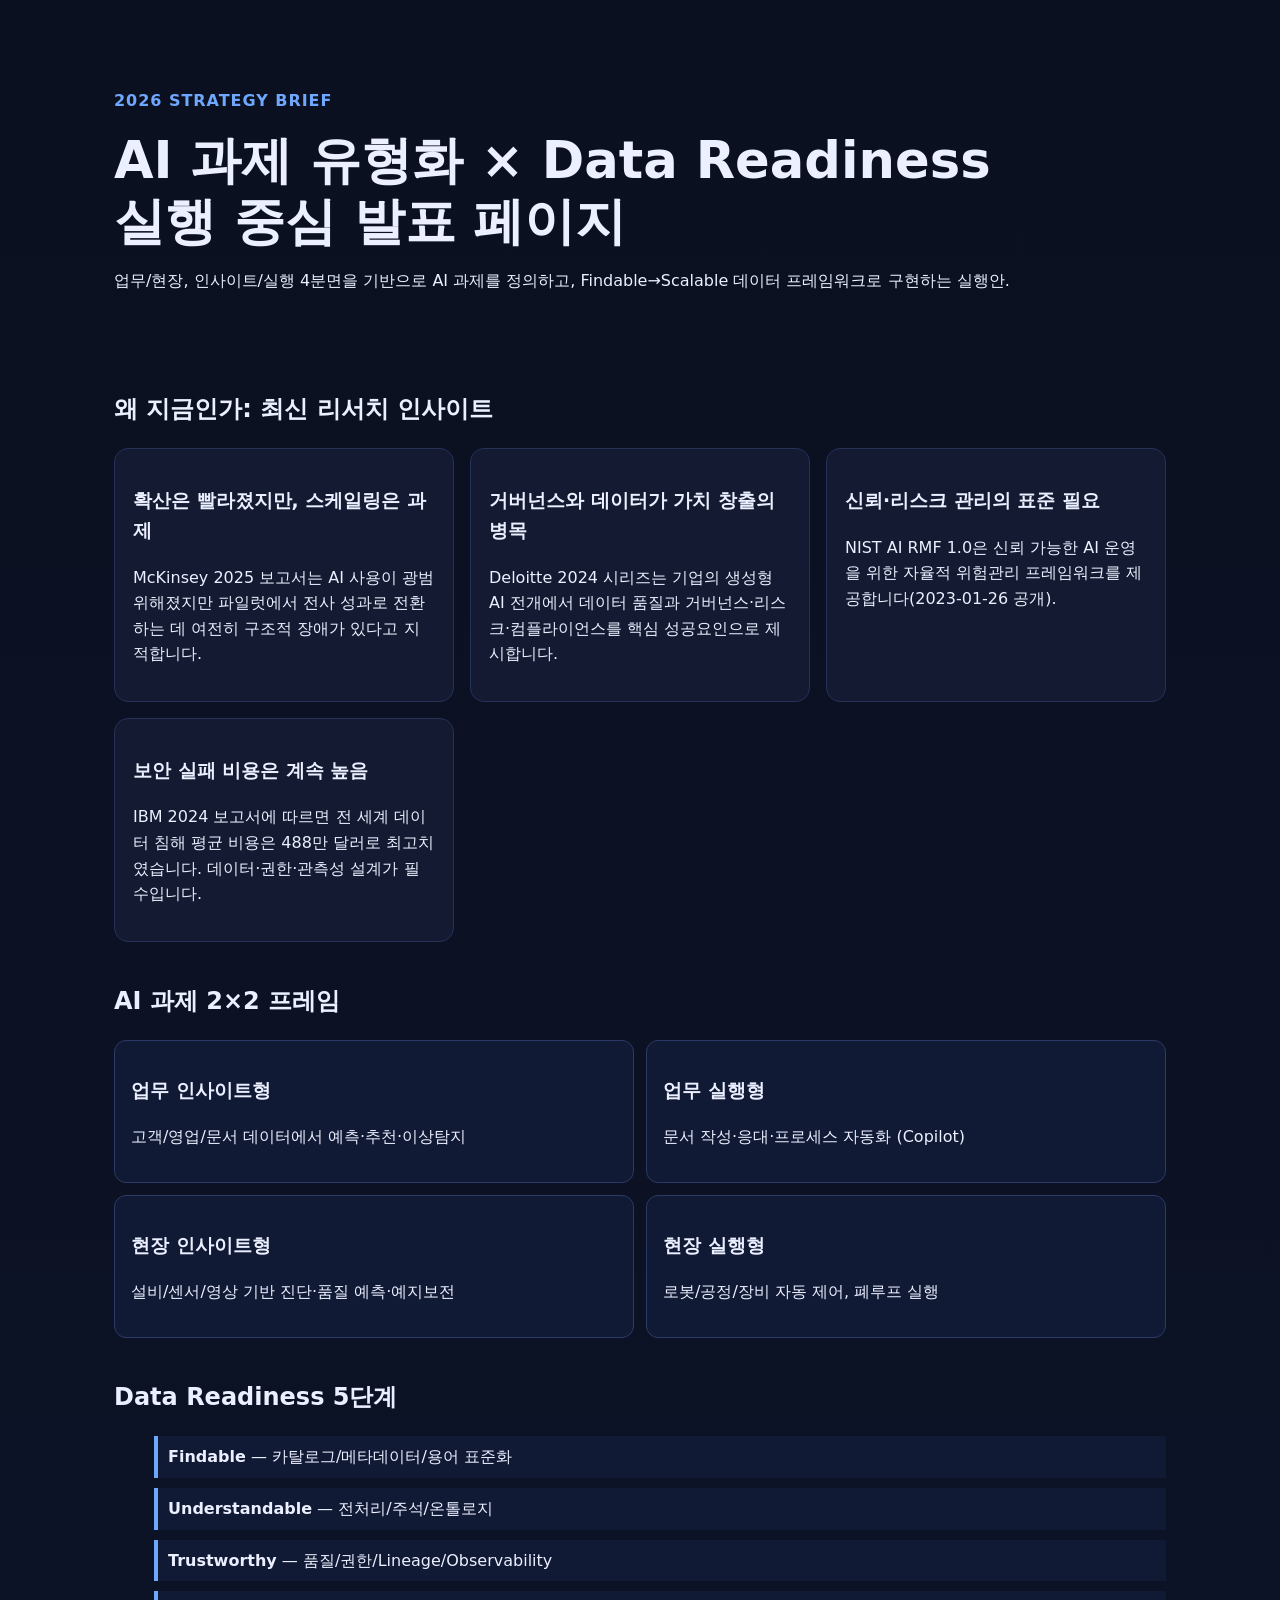
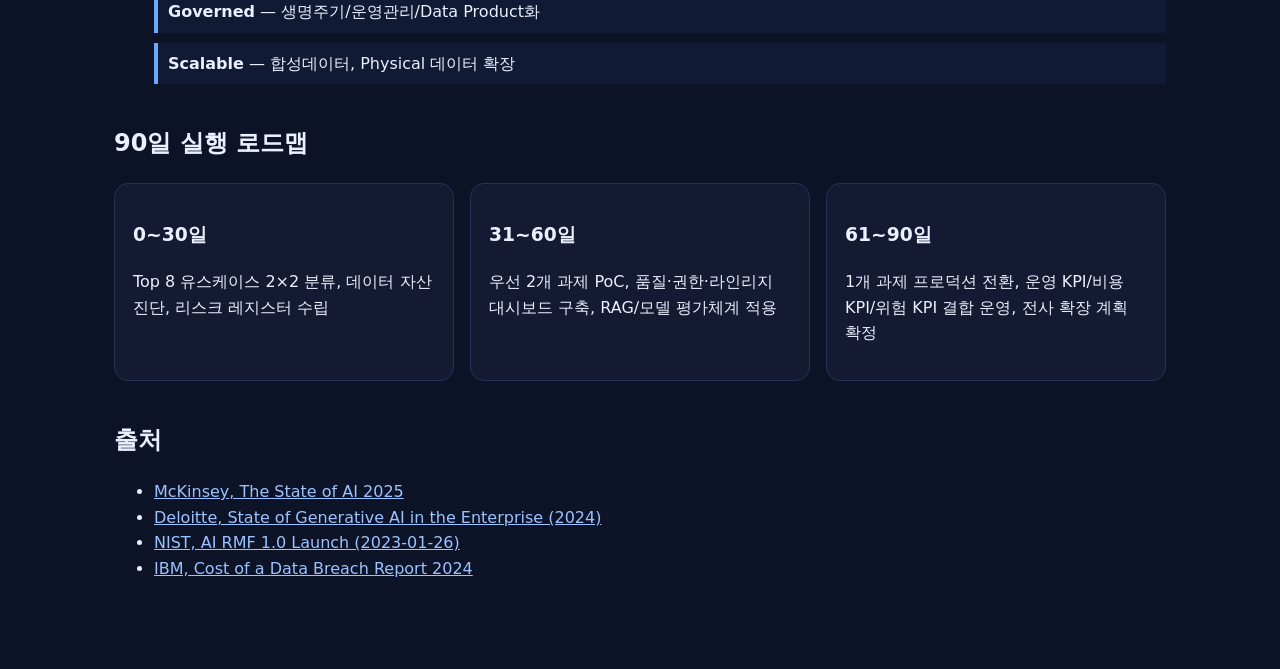
==== 01. AI Ready Data Module/presentation/index.html @ 016793b3 "vault backup: 2026-04-30 10:02:40" ====
<!doctype html>
<html lang="ko">
<head>
  <meta charset="UTF-8" />
  <meta name="viewport" content="width=device-width, initial-scale=1.0" />
  <title>AI Ready Data 전략 발표</title>
  <link rel="stylesheet" href="styles.css" />
</head>
<body>
  <header class="hero">
    <p class="eyebrow">2026 Strategy Brief</p>
    <h1>AI 과제 유형화 × Data Readiness<br/>실행 중심 발표 페이지</h1>
    <p>업무/현장, 인사이트/실행 4분면을 기반으로 AI 과제를 정의하고, Findable→Scalable 데이터 프레임워크로 구현하는 실행안.</p>
  </header>

  <main>
    <section>
      <h2>왜 지금인가: 최신 리서치 인사이트</h2>
      <div class="grid two">
        <article class="card"><h3>확산은 빨라졌지만, 스케일링은 과제</h3><p>McKinsey 2025 보고서는 AI 사용이 광범위해졌지만 파일럿에서 전사 성과로 전환하는 데 여전히 구조적 장애가 있다고 지적합니다.</p></article>
        <article class="card"><h3>거버넌스와 데이터가 가치 창출의 병목</h3><p>Deloitte 2024 시리즈는 기업의 생성형 AI 전개에서 데이터 품질과 거버넌스·리스크·컴플라이언스를 핵심 성공요인으로 제시합니다.</p></article>
        <article class="card"><h3>신뢰·리스크 관리의 표준 필요</h3><p>NIST AI RMF 1.0은 신뢰 가능한 AI 운영을 위한 자율적 위험관리 프레임워크를 제공합니다(2023-01-26 공개).</p></article>
        <article class="card"><h3>보안 실패 비용은 계속 높음</h3><p>IBM 2024 보고서에 따르면 전 세계 데이터 침해 평균 비용은 488만 달러로 최고치였습니다. 데이터·권한·관측성 설계가 필수입니다.</p></article>
      </div>
    </section>

    <section>
      <h2>AI 과제 2×2 프레임</h2>
      <div class="matrix">
        <div class="cell"><h3>업무 인사이트형</h3><p>고객/영업/문서 데이터에서 예측·추천·이상탐지</p></div>
        <div class="cell"><h3>업무 실행형</h3><p>문서 작성·응대·프로세스 자동화 (Copilot)</p></div>
        <div class="cell"><h3>현장 인사이트형</h3><p>설비/센서/영상 기반 진단·품질 예측·예지보전</p></div>
        <div class="cell"><h3>현장 실행형</h3><p>로봇/공정/장비 자동 제어, 폐루프 실행</p></div>
      </div>
    </section>

    <section>
      <h2>Data Readiness 5단계</h2>
      <ol class="timeline">
        <li><strong>Findable</strong> — 카탈로그/메타데이터/용어 표준화</li>
        <li><strong>Understandable</strong> — 전처리/주석/온톨로지</li>
        <li><strong>Trustworthy</strong> — 품질/권한/Lineage/Observability</li>
        <li><strong>Governed</strong> — 생명주기/운영관리/Data Product화</li>
        <li><strong>Scalable</strong> — 합성데이터, Physical 데이터 확장</li>
      </ol>
    </section>

    <section>
      <h2>90일 실행 로드맵</h2>
      <div class="grid three">
        <article class="card"><h3>0~30일</h3><p>Top 8 유스케이스 2×2 분류, 데이터 자산 진단, 리스크 레지스터 수립</p></article>
        <article class="card"><h3>31~60일</h3><p>우선 2개 과제 PoC, 품질·권한·라인리지 대시보드 구축, RAG/모델 평가체계 적용</p></article>
        <article class="card"><h3>61~90일</h3><p>1개 과제 프로덕션 전환, 운영 KPI/비용 KPI/위험 KPI 결합 운영, 전사 확장 계획 확정</p></article>
      </div>
    </section>

    <section>
      <h2>출처</h2>
      <ul>
        <li><a href="https://www.mckinsey.com/capabilities/quantumblack/our-insights/the-state-of-ai/" target="_blank">McKinsey, The State of AI 2025</a></li>
        <li><a href="https://www2.deloitte.com/us/en/pages/consulting/articles/state-of-generative-ai-in-enterprise.html" target="_blank">Deloitte, State of Generative AI in the Enterprise (2024)</a></li>
        <li><a href="https://www.nist.gov/news-events/events/2023/01/nist-ai-risk-management-framework-ai-rmf-10-launch" target="_blank">NIST, AI RMF 1.0 Launch (2023-01-26)</a></li>
        <li><a href="https://www.ibm.com/think/insights/whats-new-2024-cost-of-a-data-breach-report" target="_blank">IBM, Cost of a Data Breach Report 2024</a></li>
      </ul>
    </section>
  </main>
</body>
</html>
---- 01. AI Ready Data Module/presentation/styles.css ----
:root { --bg:#0b1020; --card:#131a31; --text:#ebefff; --accent:#6ea8fe; }
*{box-sizing:border-box} body{margin:0;font-family:Inter,system-ui,sans-serif;background:linear-gradient(180deg,#0b1020,#0d1428);color:var(--text);line-height:1.6}
.hero{padding:72px 24px 40px;max-width:1100px;margin:0 auto}.eyebrow{color:var(--accent);font-weight:700;letter-spacing:.06em;text-transform:uppercase}
h1{font-size:clamp(2rem,4vw,3.2rem);line-height:1.2;margin:.2rem 0 1rem}
main{max-width:1100px;margin:0 auto;padding:0 24px 72px} section{margin-top:40px}
.grid{display:grid;gap:16px}.grid.two{grid-template-columns:repeat(auto-fit,minmax(260px,1fr))}.grid.three{grid-template-columns:repeat(auto-fit,minmax(220px,1fr))}
.card{background:var(--card);border:1px solid #263158;border-radius:14px;padding:18px}
.matrix{display:grid;grid-template-columns:1fr 1fr;gap:12px}.cell{background:#111a35;border:1px solid #2b3a66;border-radius:12px;padding:16px}
.timeline li{margin:10px 0;padding:8px 10px;background:#111a35;border-left:4px solid var(--accent);list-style:none}
a{color:#9cc2ff}
@media (max-width:700px){.matrix{grid-template-columns:1fr}}
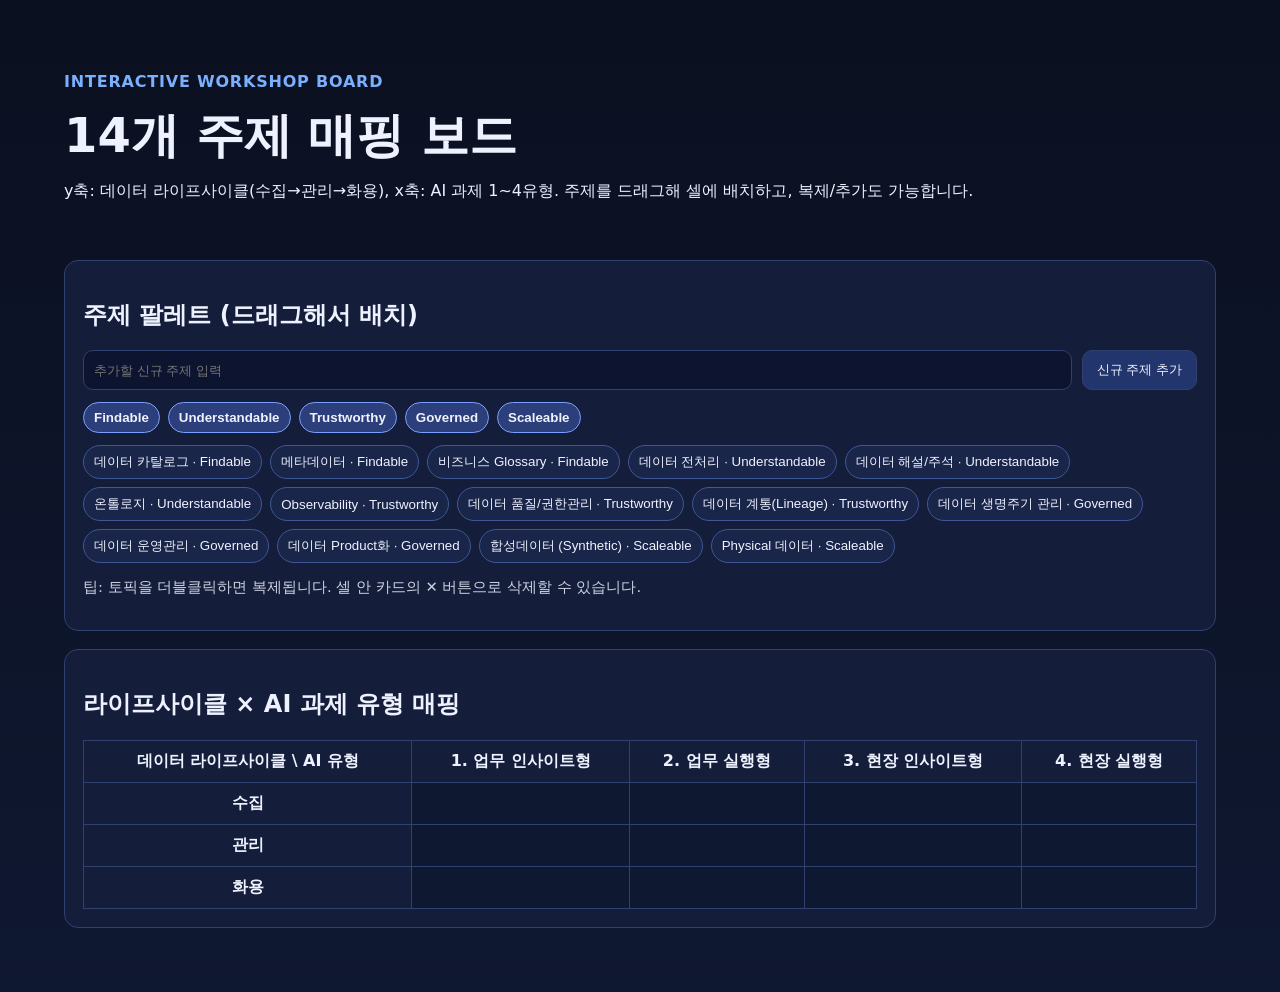
==== commit 03f65d6b: "Add Vercel-compatible mirror under configured root directory path" ====
--- a/01. AI Ready Data Module/presentation/index.html
+++ b/01. AI Ready Data Module/presentation/index.html
@@ -3,66 +3,183 @@
 <head>
   <meta charset="UTF-8" />
   <meta name="viewport" content="width=device-width, initial-scale=1.0" />
-  <title>AI Ready Data 전략 발표</title>
+  <title>AI 과제 유형화 × 데이터 라이프사이클 매핑 보드</title>
   <link rel="stylesheet" href="styles.css" />
 </head>
 <body>
   <header class="hero">
-    <p class="eyebrow">2026 Strategy Brief</p>
-    <h1>AI 과제 유형화 × Data Readiness<br/>실행 중심 발표 페이지</h1>
-    <p>업무/현장, 인사이트/실행 4분면을 기반으로 AI 과제를 정의하고, Findable→Scalable 데이터 프레임워크로 구현하는 실행안.</p>
+    <p class="eyebrow">Interactive Workshop Board</p>
+    <h1>14개 주제 매핑 보드</h1>
+    <p>y축: 데이터 라이프사이클(수집→관리→화용), x축: AI 과제 1~4유형. 주제를 드래그해 셀에 배치하고, 복제/추가도 가능합니다.</p>
   </header>
 
   <main>
-    <section>
-      <h2>왜 지금인가: 최신 리서치 인사이트</h2>
-      <div class="grid two">
-        <article class="card"><h3>확산은 빨라졌지만, 스케일링은 과제</h3><p>McKinsey 2025 보고서는 AI 사용이 광범위해졌지만 파일럿에서 전사 성과로 전환하는 데 여전히 구조적 장애가 있다고 지적합니다.</p></article>
-        <article class="card"><h3>거버넌스와 데이터가 가치 창출의 병목</h3><p>Deloitte 2024 시리즈는 기업의 생성형 AI 전개에서 데이터 품질과 거버넌스·리스크·컴플라이언스를 핵심 성공요인으로 제시합니다.</p></article>
-        <article class="card"><h3>신뢰·리스크 관리의 표준 필요</h3><p>NIST AI RMF 1.0은 신뢰 가능한 AI 운영을 위한 자율적 위험관리 프레임워크를 제공합니다(2023-01-26 공개).</p></article>
-        <article class="card"><h3>보안 실패 비용은 계속 높음</h3><p>IBM 2024 보고서에 따르면 전 세계 데이터 침해 평균 비용은 488만 달러로 최고치였습니다. 데이터·권한·관측성 설계가 필수입니다.</p></article>
+    <section class="panel">
+      <h2>주제 팔레트 (드래그해서 배치)</h2>
+      <div class="toolbar">
+        <input id="newTopicInput" type="text" placeholder="추가할 신규 주제 입력" />
+        <button id="addTopicBtn" type="button">신규 주제 추가</button>
+      </div>
+      <div id="categoryPalette" class="category-palette"></div>
+      <div id="topicPalette" class="topic-palette"></div>
+      <p class="hint">팁: 토픽을 더블클릭하면 복제됩니다. 셀 안 카드의 ✕ 버튼으로 삭제할 수 있습니다.</p>
+    </section>
+
+    <section class="panel">
+      <h2>라이프사이클 × AI 과제 유형 매핑</h2>
+      <div class="matrix-wrap">
+        <table class="mapping-table">
+          <thead>
+            <tr>
+              <th>데이터 라이프사이클 \ AI 유형</th>
+              <th>1. 업무 인사이트형</th>
+              <th>2. 업무 실행형</th>
+              <th>3. 현장 인사이트형</th>
+              <th>4. 현장 실행형</th>
+            </tr>
+          </thead>
+          <tbody>
+            <tr>
+              <th>수집</th>
+              <td class="dropzone" data-zone="collect-1"></td>
+              <td class="dropzone" data-zone="collect-2"></td>
+              <td class="dropzone" data-zone="collect-3"></td>
+              <td class="dropzone" data-zone="collect-4"></td>
+            </tr>
+            <tr>
+              <th>관리</th>
+              <td class="dropzone" data-zone="manage-1"></td>
+              <td class="dropzone" data-zone="manage-2"></td>
+              <td class="dropzone" data-zone="manage-3"></td>
+              <td class="dropzone" data-zone="manage-4"></td>
+            </tr>
+            <tr>
+              <th>화용</th>
+              <td class="dropzone" data-zone="apply-1"></td>
+              <td class="dropzone" data-zone="apply-2"></td>
+              <td class="dropzone" data-zone="apply-3"></td>
+              <td class="dropzone" data-zone="apply-4"></td>
+            </tr>
+          </tbody>
+        </table>
       </div>
     </section>
+  </main>
 
-    <section>
-      <h2>AI 과제 2×2 프레임</h2>
-      <div class="matrix">
-        <div class="cell"><h3>업무 인사이트형</h3><p>고객/영업/문서 데이터에서 예측·추천·이상탐지</p></div>
-        <div class="cell"><h3>업무 실행형</h3><p>문서 작성·응대·프로세스 자동화 (Copilot)</p></div>
-        <div class="cell"><h3>현장 인사이트형</h3><p>설비/센서/영상 기반 진단·품질 예측·예지보전</p></div>
-        <div class="cell"><h3>현장 실행형</h3><p>로봇/공정/장비 자동 제어, 폐루프 실행</p></div>
-      </div>
-    </section>
+<script>
+const frameworkTopics = [
+  { category:'Findable', label:'데이터 카탈로그' },
+  { category:'Findable', label:'메타데이터' },
+  { category:'Findable', label:'비즈니스 Glossary' },
+  { category:'Understandable', label:'데이터 전처리' },
+  { category:'Understandable', label:'데이터 해설/주석' },
+  { category:'Understandable', label:'온톨로지' },
+  { category:'Trustworthy', label:'Observability' },
+  { category:'Trustworthy', label:'데이터 품질/권한관리' },
+  { category:'Trustworthy', label:'데이터 계통(Lineage)' },
+  { category:'Governed', label:'데이터 생명주기 관리' },
+  { category:'Governed', label:'데이터 운영관리' },
+  { category:'Governed', label:'데이터 Product화' },
+  { category:'Scaleable', label:'합성데이터 (Synthetic)' },
+  { category:'Scaleable', label:'Physical 데이터' }
+];
 
-    <section>
-      <h2>Data Readiness 5단계</h2>
-      <ol class="timeline">
-        <li><strong>Findable</strong> — 카탈로그/메타데이터/용어 표준화</li>
-        <li><strong>Understandable</strong> — 전처리/주석/온톨로지</li>
-        <li><strong>Trustworthy</strong> — 품질/권한/Lineage/Observability</li>
-        <li><strong>Governed</strong> — 생명주기/운영관리/Data Product화</li>
-        <li><strong>Scalable</strong> — 합성데이터, Physical 데이터 확장</li>
-      </ol>
-    </section>
+const frameworkCategories = ['Findable','Understandable','Trustworthy','Governed','Scaleable'];
 
-    <section>
-      <h2>90일 실행 로드맵</h2>
-      <div class="grid three">
-        <article class="card"><h3>0~30일</h3><p>Top 8 유스케이스 2×2 분류, 데이터 자산 진단, 리스크 레지스터 수립</p></article>
-        <article class="card"><h3>31~60일</h3><p>우선 2개 과제 PoC, 품질·권한·라인리지 대시보드 구축, RAG/모델 평가체계 적용</p></article>
-        <article class="card"><h3>61~90일</h3><p>1개 과제 프로덕션 전환, 운영 KPI/비용 KPI/위험 KPI 결합 운영, 전사 확장 계획 확정</p></article>
-      </div>
-    </section>
+const categoryPalette = document.getElementById('categoryPalette');
+const topicPalette = document.getElementById('topicPalette');
+const addTopicBtn = document.getElementById('addTopicBtn');
+const newTopicInput = document.getElementById('newTopicInput');
 
-    <section>
-      <h2>출처</h2>
-      <ul>
-        <li><a href="https://www.mckinsey.com/capabilities/quantumblack/our-insights/the-state-of-ai/" target="_blank">McKinsey, The State of AI 2025</a></li>
-        <li><a href="https://www2.deloitte.com/us/en/pages/consulting/articles/state-of-generative-ai-in-enterprise.html" target="_blank">Deloitte, State of Generative AI in the Enterprise (2024)</a></li>
-        <li><a href="https://www.nist.gov/news-events/events/2023/01/nist-ai-risk-management-framework-ai-rmf-10-launch" target="_blank">NIST, AI RMF 1.0 Launch (2023-01-26)</a></li>
-        <li><a href="https://www.ibm.com/think/insights/whats-new-2024-cost-of-a-data-breach-report" target="_blank">IBM, Cost of a Data Breach Report 2024</a></li>
-      </ul>
-    </section>
-  </main>
+function createTopicChip(label, category){
+  const chip = document.createElement('button');
+  chip.className = 'topic-chip';
+  chip.type = 'button';
+  chip.draggable = true;
+  chip.dataset.label = label;
+  chip.dataset.category = category || '';
+  chip.textContent = category ? `${label} · ${category}` : label;
+
+  chip.addEventListener('dragstart', (e) => {
+    const payload = category ? `[${category}] ${label}` : label;
+    e.dataTransfer.setData('text/plain', payload);
+    e.dataTransfer.effectAllowed = 'copy';
+  });
+
+  chip.addEventListener('dblclick', () => {
+    topicPalette.appendChild(createTopicChip(label, category));
+  });
+
+  return chip;
+}
+
+function createPlacedCard(label){
+  const card = document.createElement('div');
+  card.className = 'placed-card';
+
+  const text = document.createElement('span');
+  text.textContent = label;
+
+  const removeBtn = document.createElement('button');
+  removeBtn.type = 'button';
+  removeBtn.className = 'remove-btn';
+  removeBtn.textContent = '✕';
+  removeBtn.addEventListener('click', () => card.remove());
+
+  card.appendChild(text);
+  card.appendChild(removeBtn);
+  return card;
+}
+
+function createCategoryChip(category){
+  const chip = document.createElement('button');
+  chip.className = 'category-chip';
+  chip.type = 'button';
+  chip.draggable = true;
+  chip.textContent = category;
+  chip.addEventListener('dragstart', (e) => {
+    e.dataTransfer.setData('text/plain', `[대주제] ${category}`);
+    e.dataTransfer.effectAllowed = 'copy';
+  });
+  chip.addEventListener('dblclick', () => categoryPalette.appendChild(createCategoryChip(category)));
+  return chip;
+}
+
+function initPalette(){
+  frameworkCategories.forEach(c => categoryPalette.appendChild(createCategoryChip(c)));
+  frameworkTopics.forEach(t => topicPalette.appendChild(createTopicChip(t.label, t.category)));
+}
+
+addTopicBtn.addEventListener('click', () => {
+  const value = newTopicInput.value.trim();
+  if(!value) return;
+  topicPalette.appendChild(createTopicChip(value, 'Custom'));
+  newTopicInput.value = '';
+  newTopicInput.focus();
+});
+
+newTopicInput.addEventListener('keydown', (e) => {
+  if(e.key === 'Enter') addTopicBtn.click();
+});
+
+document.querySelectorAll('.dropzone').forEach((zone) => {
+  zone.addEventListener('dragover', (e) => {
+    e.preventDefault();
+    zone.classList.add('is-over');
+  });
+
+  zone.addEventListener('dragleave', () => zone.classList.remove('is-over'));
+
+  zone.addEventListener('drop', (e) => {
+    e.preventDefault();
+    zone.classList.remove('is-over');
+    const label = e.dataTransfer.getData('text/plain');
+    if(!label) return;
+    zone.appendChild(createPlacedCard(label));
+  });
+});
+
+initPalette();
+</script>
 </body>
 </html>
--- a/01. AI Ready Data Module/presentation/styles.css
+++ b/01. AI Ready Data Module/presentation/styles.css
@@ -1,11 +1,14 @@
-:root { --bg:#0b1020; --card:#131a31; --text:#ebefff; --accent:#6ea8fe; }
-*{box-sizing:border-box} body{margin:0;font-family:Inter,system-ui,sans-serif;background:linear-gradient(180deg,#0b1020,#0d1428);color:var(--text);line-height:1.6}
-.hero{padding:72px 24px 40px;max-width:1100px;margin:0 auto}.eyebrow{color:var(--accent);font-weight:700;letter-spacing:.06em;text-transform:uppercase}
-h1{font-size:clamp(2rem,4vw,3.2rem);line-height:1.2;margin:.2rem 0 1rem}
-main{max-width:1100px;margin:0 auto;padding:0 24px 72px} section{margin-top:40px}
-.grid{display:grid;gap:16px}.grid.two{grid-template-columns:repeat(auto-fit,minmax(260px,1fr))}.grid.three{grid-template-columns:repeat(auto-fit,minmax(220px,1fr))}
-.card{background:var(--card);border:1px solid #263158;border-radius:14px;padding:18px}
-.matrix{display:grid;grid-template-columns:1fr 1fr;gap:12px}.cell{background:#111a35;border:1px solid #2b3a66;border-radius:12px;padding:16px}
-.timeline li{margin:10px 0;padding:8px 10px;background:#111a35;border-left:4px solid var(--accent);list-style:none}
-a{color:#9cc2ff}
-@media (max-width:700px){.matrix{grid-template-columns:1fr}}
+:root{--bg:#0b1020;--card:#141d3a;--text:#eef2ff;--accent:#7bb0ff;--line:#30406f;--chip:#1a254a}
+*{box-sizing:border-box}
+body{margin:0;font-family:Inter,system-ui,sans-serif;background:linear-gradient(180deg,#0b1020,#0f1831);color:var(--text)}
+.hero{max-width:1200px;margin:0 auto;padding:56px 24px 24px}.eyebrow{color:var(--accent);font-weight:700;letter-spacing:.05em;text-transform:uppercase}
+h1{margin:.2rem 0 1rem;font-size:clamp(2rem,4vw,3rem);line-height:1.2}
+main{max-width:1200px;margin:0 auto;padding:0 24px 64px}.panel{background:var(--card);border:1px solid var(--line);border-radius:14px;padding:18px;margin-top:18px}
+.toolbar{display:flex;gap:10px;flex-wrap:wrap} input{min-width:260px;flex:1;padding:10px;border-radius:10px;border:1px solid var(--line);background:#0d1430;color:var(--text)} button{cursor:pointer}
+#addTopicBtn{padding:10px 14px;border-radius:10px;border:1px solid var(--line);background:#22366d;color:var(--text)}
+.category-palette,.topic-palette{display:flex;flex-wrap:wrap;gap:8px;margin-top:12px}.category-chip{padding:7px 10px;border-radius:999px;border:1px solid #7aa0ff;background:#2c3f7a;color:var(--text);font-weight:700}.topic-chip{padding:7px 10px;border-radius:999px;border:1px solid #3f5797;background:var(--chip);color:var(--text)}.hint{opacity:.85;font-size:.92rem}
+.matrix-wrap{overflow:auto}.mapping-table{width:100%;border-collapse:collapse;min-width:980px}.mapping-table th,.mapping-table td{border:1px solid var(--line);vertical-align:top;padding:10px}
+.dropzone{min-height:130px;background:#0f1831}.dropzone.is-over{outline:2px dashed var(--accent);outline-offset:-4px}
+.placed-card{display:flex;justify-content:space-between;align-items:center;gap:8px;background:#1a254a;border:1px solid #3f5797;border-radius:10px;padding:6px 8px;margin-bottom:6px;font-size:.92rem}
+.remove-btn{border:none;background:transparent;color:#ffb3b3;font-size:.95rem}
+@media (max-width:720px){main,.hero{padding-left:14px;padding-right:14px}}
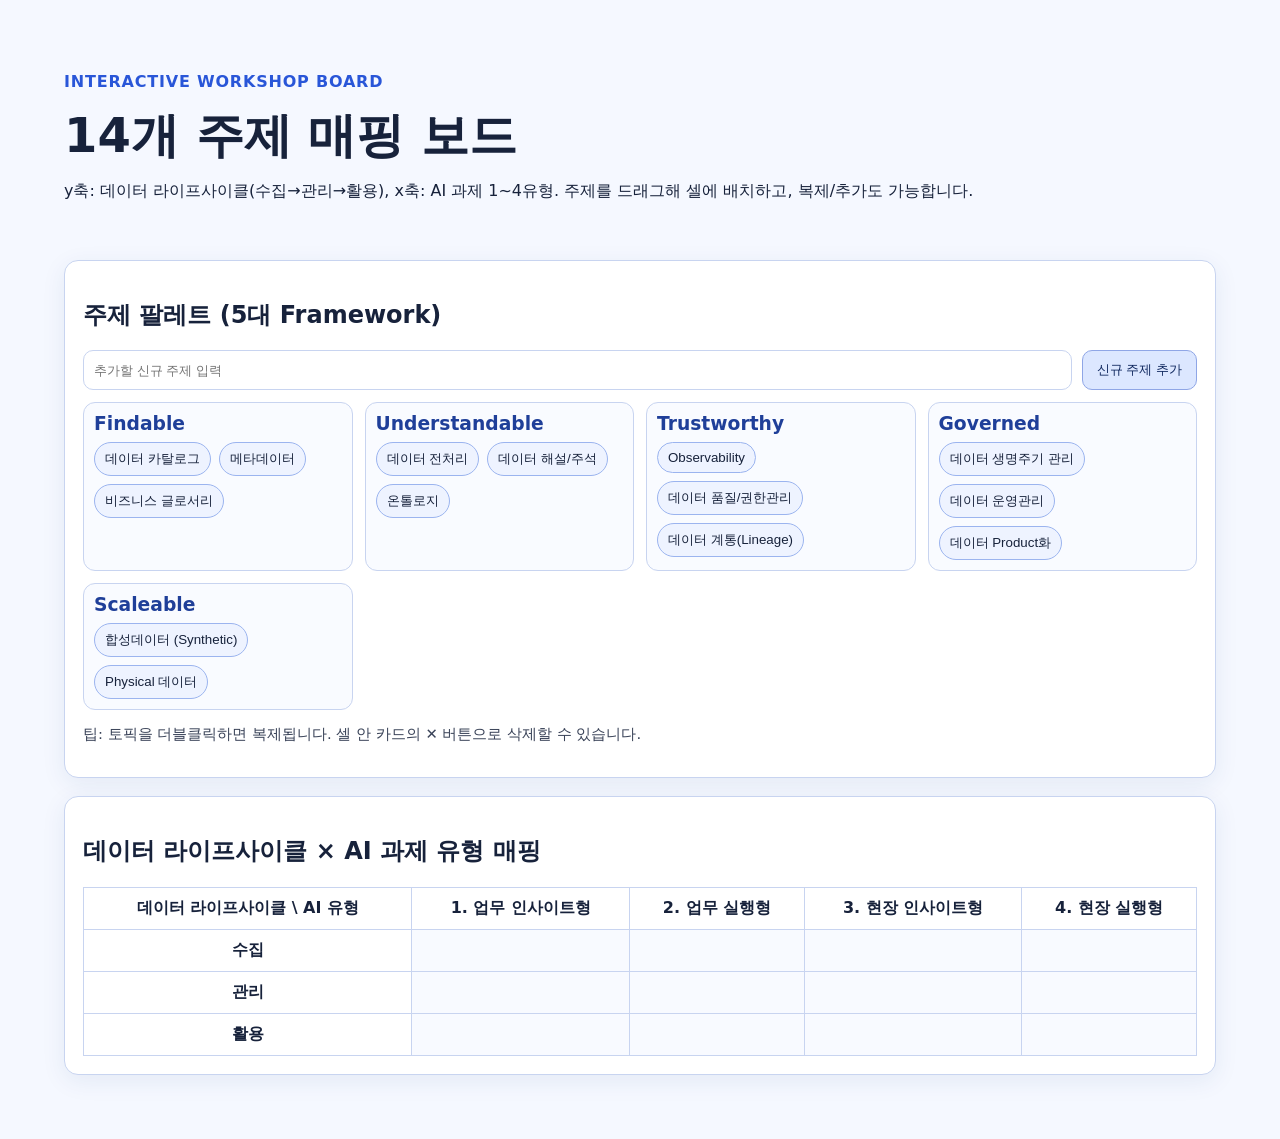
==== commit f0b137fc: "Switch board to light mode and group topics inside 5 framework boxes" ====
--- a/01. AI Ready Data Module/presentation/index.html
+++ b/01. AI Ready Data Module/presentation/index.html
@@ -10,23 +10,22 @@
   <header class="hero">
     <p class="eyebrow">Interactive Workshop Board</p>
     <h1>14개 주제 매핑 보드</h1>
-    <p>y축: 데이터 라이프사이클(수집→관리→화용), x축: AI 과제 1~4유형. 주제를 드래그해 셀에 배치하고, 복제/추가도 가능합니다.</p>
+    <p>y축: 데이터 라이프사이클(수집→관리→활용), x축: AI 과제 1~4유형. 주제를 드래그해 셀에 배치하고, 복제/추가도 가능합니다.</p>
   </header>
 
   <main>
     <section class="panel">
-      <h2>주제 팔레트 (드래그해서 배치)</h2>
+      <h2>주제 팔레트 (5대 Framework)</h2>
       <div class="toolbar">
         <input id="newTopicInput" type="text" placeholder="추가할 신규 주제 입력" />
         <button id="addTopicBtn" type="button">신규 주제 추가</button>
       </div>
-      <div id="categoryPalette" class="category-palette"></div>
-      <div id="topicPalette" class="topic-palette"></div>
+      <div id="frameworkGroups" class="framework-groups"></div>
       <p class="hint">팁: 토픽을 더블클릭하면 복제됩니다. 셀 안 카드의 ✕ 버튼으로 삭제할 수 있습니다.</p>
     </section>
 
     <section class="panel">
-      <h2>라이프사이클 × AI 과제 유형 매핑</h2>
+      <h2>데이터 라이프사이클 × AI 과제 유형 매핑</h2>
       <div class="matrix-wrap">
         <table class="mapping-table">
           <thead>
@@ -41,24 +40,15 @@
           <tbody>
             <tr>
               <th>수집</th>
-              <td class="dropzone" data-zone="collect-1"></td>
-              <td class="dropzone" data-zone="collect-2"></td>
-              <td class="dropzone" data-zone="collect-3"></td>
-              <td class="dropzone" data-zone="collect-4"></td>
+              <td class="dropzone"></td><td class="dropzone"></td><td class="dropzone"></td><td class="dropzone"></td>
             </tr>
             <tr>
               <th>관리</th>
-              <td class="dropzone" data-zone="manage-1"></td>
-              <td class="dropzone" data-zone="manage-2"></td>
-              <td class="dropzone" data-zone="manage-3"></td>
-              <td class="dropzone" data-zone="manage-4"></td>
+              <td class="dropzone"></td><td class="dropzone"></td><td class="dropzone"></td><td class="dropzone"></td>
             </tr>
             <tr>
-              <th>화용</th>
-              <td class="dropzone" data-zone="apply-1"></td>
-              <td class="dropzone" data-zone="apply-2"></td>
-              <td class="dropzone" data-zone="apply-3"></td>
-              <td class="dropzone" data-zone="apply-4"></td>
+              <th>활용</th>
+              <td class="dropzone"></td><td class="dropzone"></td><td class="dropzone"></td><td class="dropzone"></td>
             </tr>
           </tbody>
         </table>
@@ -67,119 +57,91 @@
   </main>
 
 <script>
-const frameworkTopics = [
-  { category:'Findable', label:'데이터 카탈로그' },
-  { category:'Findable', label:'메타데이터' },
-  { category:'Findable', label:'비즈니스 Glossary' },
-  { category:'Understandable', label:'데이터 전처리' },
-  { category:'Understandable', label:'데이터 해설/주석' },
-  { category:'Understandable', label:'온톨로지' },
-  { category:'Trustworthy', label:'Observability' },
-  { category:'Trustworthy', label:'데이터 품질/권한관리' },
-  { category:'Trustworthy', label:'데이터 계통(Lineage)' },
-  { category:'Governed', label:'데이터 생명주기 관리' },
-  { category:'Governed', label:'데이터 운영관리' },
-  { category:'Governed', label:'데이터 Product화' },
-  { category:'Scaleable', label:'합성데이터 (Synthetic)' },
-  { category:'Scaleable', label:'Physical 데이터' }
-];
+const frameworkMap = {
+  Findable: ['데이터 카탈로그','메타데이터','비즈니스 글로서리'],
+  Understandable: ['데이터 전처리','데이터 해설/주석','온톨로지'],
+  Trustworthy: ['Observability','데이터 품질/권한관리','데이터 계통(Lineage)'],
+  Governed: ['데이터 생명주기 관리','데이터 운영관리','데이터 Product화'],
+  Scaleable: ['합성데이터 (Synthetic)','Physical 데이터']
+};
 
-const frameworkCategories = ['Findable','Understandable','Trustworthy','Governed','Scaleable'];
-
-const categoryPalette = document.getElementById('categoryPalette');
-const topicPalette = document.getElementById('topicPalette');
+const frameworkGroups = document.getElementById('frameworkGroups');
 const addTopicBtn = document.getElementById('addTopicBtn');
 const newTopicInput = document.getElementById('newTopicInput');
 
-function createTopicChip(label, category){
+function createTopicChip(label, category='Custom') {
   const chip = document.createElement('button');
   chip.className = 'topic-chip';
   chip.type = 'button';
   chip.draggable = true;
-  chip.dataset.label = label;
-  chip.dataset.category = category || '';
-  chip.textContent = category ? `${label} · ${category}` : label;
-
+  chip.textContent = label;
   chip.addEventListener('dragstart', (e) => {
-    const payload = category ? `[${category}] ${label}` : label;
-    e.dataTransfer.setData('text/plain', payload);
+    e.dataTransfer.setData('text/plain', `[${category}] ${label}`);
     e.dataTransfer.effectAllowed = 'copy';
   });
-
   chip.addEventListener('dblclick', () => {
-    topicPalette.appendChild(createTopicChip(label, category));
+    const clone = createTopicChip(label, category);
+    const group = chip.closest('.framework-box')?.querySelector('.topic-list');
+    (group || frameworkGroups).appendChild(clone);
   });
-
   return chip;
 }
 
-function createPlacedCard(label){
+function createFrameworkBox(name, topics){
+  const box = document.createElement('article');
+  box.className = 'framework-box';
+
+  const title = document.createElement('h3');
+  title.textContent = name;
+
+  const list = document.createElement('div');
+  list.className = 'topic-list';
+  topics.forEach(t => list.appendChild(createTopicChip(t, name)));
+
+  box.appendChild(title);
+  box.appendChild(list);
+  return box;
+}
+
+function createPlacedCard(text){
   const card = document.createElement('div');
   card.className = 'placed-card';
-
-  const text = document.createElement('span');
-  text.textContent = label;
-
-  const removeBtn = document.createElement('button');
-  removeBtn.type = 'button';
-  removeBtn.className = 'remove-btn';
-  removeBtn.textContent = '✕';
-  removeBtn.addEventListener('click', () => card.remove());
-
-  card.appendChild(text);
-  card.appendChild(removeBtn);
+  const span = document.createElement('span'); span.textContent = text;
+  const btn = document.createElement('button'); btn.className='remove-btn'; btn.type='button'; btn.textContent='✕';
+  btn.addEventListener('click', () => card.remove());
+  card.appendChild(span); card.appendChild(btn);
   return card;
 }
 
-function createCategoryChip(category){
-  const chip = document.createElement('button');
-  chip.className = 'category-chip';
-  chip.type = 'button';
-  chip.draggable = true;
-  chip.textContent = category;
-  chip.addEventListener('dragstart', (e) => {
-    e.dataTransfer.setData('text/plain', `[대주제] ${category}`);
-    e.dataTransfer.effectAllowed = 'copy';
-  });
-  chip.addEventListener('dblclick', () => categoryPalette.appendChild(createCategoryChip(category)));
-  return chip;
-}
-
-function initPalette(){
-  frameworkCategories.forEach(c => categoryPalette.appendChild(createCategoryChip(c)));
-  frameworkTopics.forEach(t => topicPalette.appendChild(createTopicChip(t.label, t.category)));
-}
+Object.entries(frameworkMap).forEach(([name, topics]) => {
+  frameworkGroups.appendChild(createFrameworkBox(name, topics));
+});
 
 addTopicBtn.addEventListener('click', () => {
   const value = newTopicInput.value.trim();
-  if(!value) return;
-  topicPalette.appendChild(createTopicChip(value, 'Custom'));
+  if (!value) return;
+  const customBox = frameworkGroups.querySelector('[data-custom]') || (() => {
+    const box = createFrameworkBox('Custom', []);
+    box.dataset.custom = 'true';
+    frameworkGroups.appendChild(box);
+    return box;
+  })();
+  customBox.querySelector('.topic-list').appendChild(createTopicChip(value, 'Custom'));
   newTopicInput.value = '';
-  newTopicInput.focus();
 });
 
-newTopicInput.addEventListener('keydown', (e) => {
-  if(e.key === 'Enter') addTopicBtn.click();
-});
+newTopicInput.addEventListener('keydown', (e) => { if (e.key === 'Enter') addTopicBtn.click(); });
 
-document.querySelectorAll('.dropzone').forEach((zone) => {
-  zone.addEventListener('dragover', (e) => {
-    e.preventDefault();
-    zone.classList.add('is-over');
-  });
-
+document.querySelectorAll('.dropzone').forEach(zone => {
+  zone.addEventListener('dragover', (e) => { e.preventDefault(); zone.classList.add('is-over'); });
   zone.addEventListener('dragleave', () => zone.classList.remove('is-over'));
-
   zone.addEventListener('drop', (e) => {
     e.preventDefault();
     zone.classList.remove('is-over');
-    const label = e.dataTransfer.getData('text/plain');
-    if(!label) return;
-    zone.appendChild(createPlacedCard(label));
+    const txt = e.dataTransfer.getData('text/plain');
+    if (txt) zone.appendChild(createPlacedCard(txt));
   });
 });
-
-initPalette();
 </script>
 </body>
 </html>
--- a/01. AI Ready Data Module/presentation/styles.css
+++ b/01. AI Ready Data Module/presentation/styles.css
@@ -1,14 +1,15 @@
-:root{--bg:#0b1020;--card:#141d3a;--text:#eef2ff;--accent:#7bb0ff;--line:#30406f;--chip:#1a254a}
+:root{--bg:#f5f8ff;--card:#ffffff;--text:#17223b;--accent:#2956d8;--line:#c8d4f0;--chip:#eef3ff}
 *{box-sizing:border-box}
-body{margin:0;font-family:Inter,system-ui,sans-serif;background:linear-gradient(180deg,#0b1020,#0f1831);color:var(--text)}
+body{margin:0;font-family:Inter,system-ui,sans-serif;background:var(--bg);color:var(--text)}
 .hero{max-width:1200px;margin:0 auto;padding:56px 24px 24px}.eyebrow{color:var(--accent);font-weight:700;letter-spacing:.05em;text-transform:uppercase}
 h1{margin:.2rem 0 1rem;font-size:clamp(2rem,4vw,3rem);line-height:1.2}
-main{max-width:1200px;margin:0 auto;padding:0 24px 64px}.panel{background:var(--card);border:1px solid var(--line);border-radius:14px;padding:18px;margin-top:18px}
-.toolbar{display:flex;gap:10px;flex-wrap:wrap} input{min-width:260px;flex:1;padding:10px;border-radius:10px;border:1px solid var(--line);background:#0d1430;color:var(--text)} button{cursor:pointer}
-#addTopicBtn{padding:10px 14px;border-radius:10px;border:1px solid var(--line);background:#22366d;color:var(--text)}
-.category-palette,.topic-palette{display:flex;flex-wrap:wrap;gap:8px;margin-top:12px}.category-chip{padding:7px 10px;border-radius:999px;border:1px solid #7aa0ff;background:#2c3f7a;color:var(--text);font-weight:700}.topic-chip{padding:7px 10px;border-radius:999px;border:1px solid #3f5797;background:var(--chip);color:var(--text)}.hint{opacity:.85;font-size:.92rem}
-.matrix-wrap{overflow:auto}.mapping-table{width:100%;border-collapse:collapse;min-width:980px}.mapping-table th,.mapping-table td{border:1px solid var(--line);vertical-align:top;padding:10px}
-.dropzone{min-height:130px;background:#0f1831}.dropzone.is-over{outline:2px dashed var(--accent);outline-offset:-4px}
-.placed-card{display:flex;justify-content:space-between;align-items:center;gap:8px;background:#1a254a;border:1px solid #3f5797;border-radius:10px;padding:6px 8px;margin-bottom:6px;font-size:.92rem}
-.remove-btn{border:none;background:transparent;color:#ffb3b3;font-size:.95rem}
+main{max-width:1200px;margin:0 auto;padding:0 24px 64px}.panel{background:var(--card);border:1px solid var(--line);border-radius:14px;padding:18px;margin-top:18px;box-shadow:0 6px 24px rgba(30,60,130,.08)}
+.toolbar{display:flex;gap:10px;flex-wrap:wrap} input{min-width:260px;flex:1;padding:10px;border-radius:10px;border:1px solid var(--line);background:#fff;color:var(--text)} button{cursor:pointer}
+#addTopicBtn{padding:10px 14px;border-radius:10px;border:1px solid #8fa6e6;background:#dce7ff;color:#10285f}
+.framework-groups{display:grid;grid-template-columns:repeat(auto-fit,minmax(220px,1fr));gap:12px;margin-top:12px}.framework-box{border:1px solid var(--line);border-radius:12px;background:#f9fbff;padding:10px}.framework-box h3{margin:0 0 8px;color:#1f3f99}
+.topic-list{display:flex;flex-wrap:wrap;gap:8px}.topic-chip{padding:7px 10px;border-radius:999px;border:1px solid #9bb4ef;background:var(--chip);color:var(--text)}.hint{opacity:.85;font-size:.92rem}
+.matrix-wrap{overflow:auto}.mapping-table{width:100%;border-collapse:collapse;min-width:980px;background:#fff}.mapping-table th,.mapping-table td{border:1px solid var(--line);vertical-align:top;padding:10px}
+.dropzone{min-height:130px;background:#f8faff}.dropzone.is-over{outline:2px dashed var(--accent);outline-offset:-4px}
+.placed-card{display:flex;justify-content:space-between;align-items:center;gap:8px;background:#edf3ff;border:1px solid #b7c9f3;border-radius:10px;padding:6px 8px;margin-bottom:6px;font-size:.92rem}
+.remove-btn{border:none;background:transparent;color:#9e1f1f;font-size:.95rem}
 @media (max-width:720px){main,.hero{padding-left:14px;padding-right:14px}}
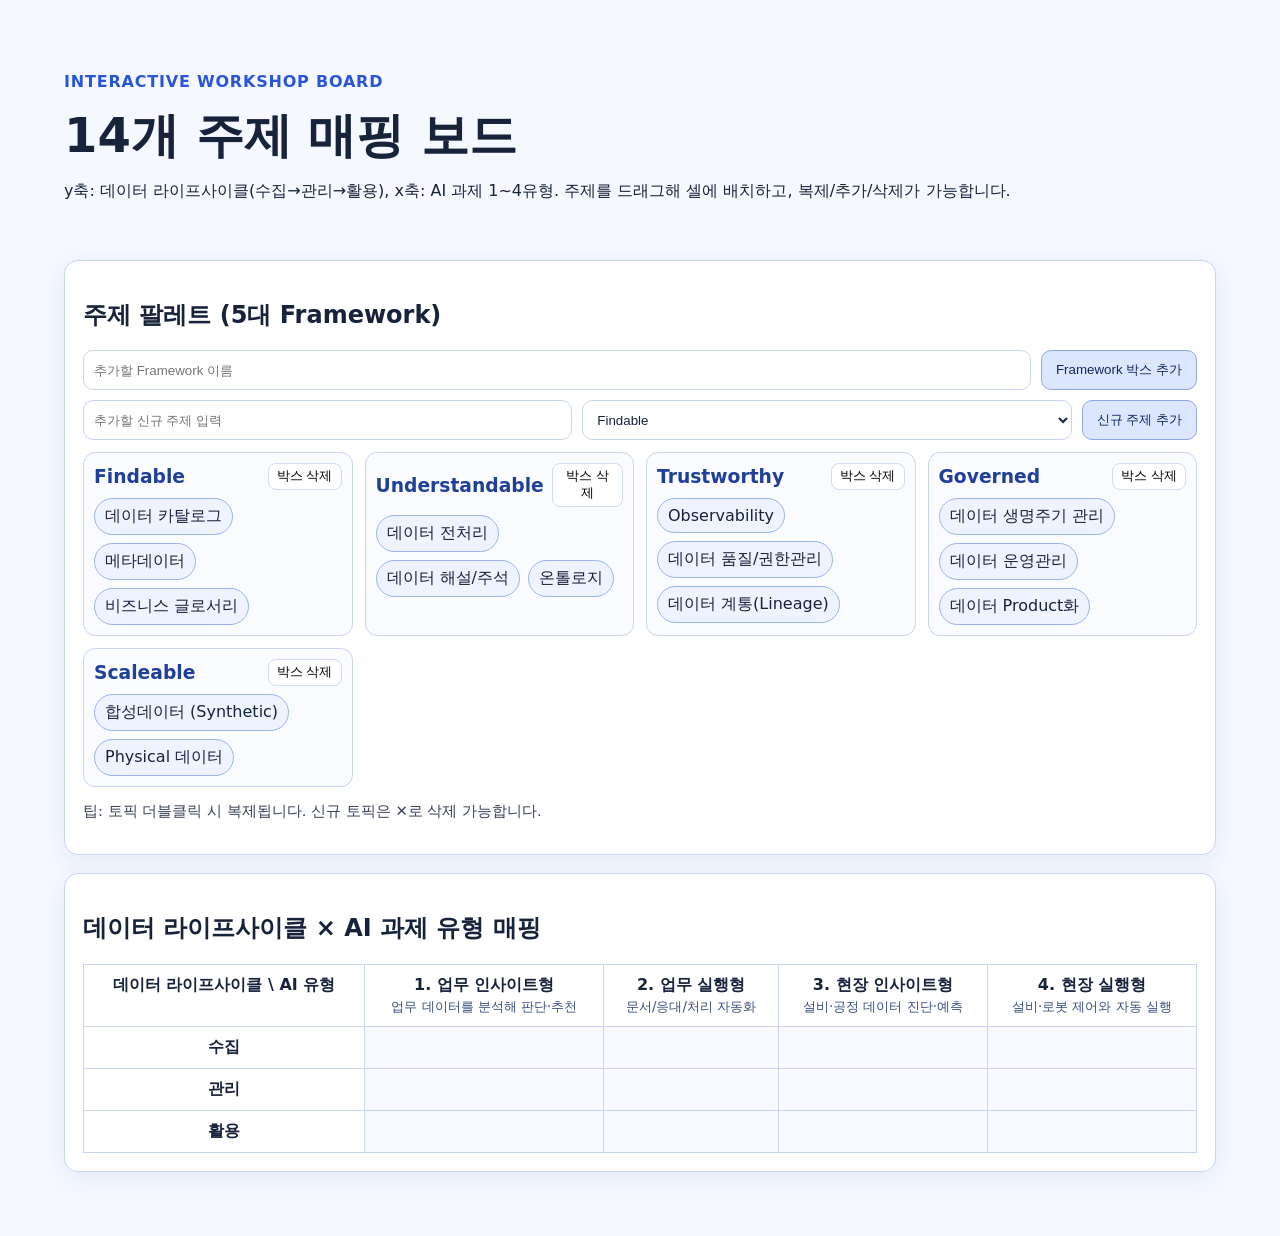
==== commit 0631753d: "Add framework-box creation/removal and AI type summary headers" ====
--- a/01. AI Ready Data Module/presentation/index.html
+++ b/01. AI Ready Data Module/presentation/index.html
@@ -10,18 +10,23 @@
   <header class="hero">
     <p class="eyebrow">Interactive Workshop Board</p>
     <h1>14개 주제 매핑 보드</h1>
-    <p>y축: 데이터 라이프사이클(수집→관리→활용), x축: AI 과제 1~4유형. 주제를 드래그해 셀에 배치하고, 복제/추가도 가능합니다.</p>
+    <p>y축: 데이터 라이프사이클(수집→관리→활용), x축: AI 과제 1~4유형. 주제를 드래그해 셀에 배치하고, 복제/추가/삭제가 가능합니다.</p>
   </header>
 
   <main>
     <section class="panel">
       <h2>주제 팔레트 (5대 Framework)</h2>
       <div class="toolbar">
+        <input id="newFrameworkInput" type="text" placeholder="추가할 Framework 이름" />
+        <button id="addFrameworkBtn" type="button">Framework 박스 추가</button>
+      </div>
+      <div class="toolbar">
         <input id="newTopicInput" type="text" placeholder="추가할 신규 주제 입력" />
+        <select id="frameworkSelect"></select>
         <button id="addTopicBtn" type="button">신규 주제 추가</button>
       </div>
       <div id="frameworkGroups" class="framework-groups"></div>
-      <p class="hint">팁: 토픽을 더블클릭하면 복제됩니다. 셀 안 카드의 ✕ 버튼으로 삭제할 수 있습니다.</p>
+      <p class="hint">팁: 토픽 더블클릭 시 복제됩니다. 신규 토픽은 ✕로 삭제 가능합니다.</p>
     </section>
 
     <section class="panel">
@@ -31,25 +36,16 @@
           <thead>
             <tr>
               <th>데이터 라이프사이클 \ AI 유형</th>
-              <th>1. 업무 인사이트형</th>
-              <th>2. 업무 실행형</th>
-              <th>3. 현장 인사이트형</th>
-              <th>4. 현장 실행형</th>
+              <th>1. 업무 인사이트형<br><small>업무 데이터를 분석해 판단·추천</small></th>
+              <th>2. 업무 실행형<br><small>문서/응대/처리 자동화</small></th>
+              <th>3. 현장 인사이트형<br><small>설비·공정 데이터 진단·예측</small></th>
+              <th>4. 현장 실행형<br><small>설비·로봇 제어와 자동 실행</small></th>
             </tr>
           </thead>
           <tbody>
-            <tr>
-              <th>수집</th>
-              <td class="dropzone"></td><td class="dropzone"></td><td class="dropzone"></td><td class="dropzone"></td>
-            </tr>
-            <tr>
-              <th>관리</th>
-              <td class="dropzone"></td><td class="dropzone"></td><td class="dropzone"></td><td class="dropzone"></td>
-            </tr>
-            <tr>
-              <th>활용</th>
-              <td class="dropzone"></td><td class="dropzone"></td><td class="dropzone"></td><td class="dropzone"></td>
-            </tr>
+            <tr><th>수집</th><td class="dropzone"></td><td class="dropzone"></td><td class="dropzone"></td><td class="dropzone"></td></tr>
+            <tr><th>관리</th><td class="dropzone"></td><td class="dropzone"></td><td class="dropzone"></td><td class="dropzone"></td></tr>
+            <tr><th>활용</th><td class="dropzone"></td><td class="dropzone"></td><td class="dropzone"></td><td class="dropzone"></td></tr>
           </tbody>
         </table>
       </div>
@@ -66,39 +62,80 @@
 };
 
 const frameworkGroups = document.getElementById('frameworkGroups');
+const frameworkSelect = document.getElementById('frameworkSelect');
 const addTopicBtn = document.getElementById('addTopicBtn');
+const addFrameworkBtn = document.getElementById('addFrameworkBtn');
 const newTopicInput = document.getElementById('newTopicInput');
+const newFrameworkInput = document.getElementById('newFrameworkInput');
 
-function createTopicChip(label, category='Custom') {
-  const chip = document.createElement('button');
+function refreshFrameworkOptions(){
+  frameworkSelect.innerHTML = '';
+  [...frameworkGroups.querySelectorAll('.framework-box h3')].forEach((h3) => {
+    const opt = document.createElement('option');
+    opt.value = h3.textContent;
+    opt.textContent = h3.textContent;
+    frameworkSelect.appendChild(opt);
+  });
+}
+
+function createTopicChip(label, category='Custom', removable=false) {
+  const chip = document.createElement('div');
   chip.className = 'topic-chip';
-  chip.type = 'button';
   chip.draggable = true;
-  chip.textContent = label;
+
+  const text = document.createElement('span');
+  text.textContent = label;
+  chip.appendChild(text);
+
+  if (removable) {
+    const remove = document.createElement('button');
+    remove.type = 'button';
+    remove.className = 'chip-remove';
+    remove.textContent = '✕';
+    remove.addEventListener('click', (e) => { e.stopPropagation(); chip.remove(); });
+    chip.appendChild(remove);
+  }
+
   chip.addEventListener('dragstart', (e) => {
     e.dataTransfer.setData('text/plain', `[${category}] ${label}`);
     e.dataTransfer.effectAllowed = 'copy';
   });
+
   chip.addEventListener('dblclick', () => {
-    const clone = createTopicChip(label, category);
+    const clone = createTopicChip(label, category, removable);
     const group = chip.closest('.framework-box')?.querySelector('.topic-list');
     (group || frameworkGroups).appendChild(clone);
   });
   return chip;
 }
 
-function createFrameworkBox(name, topics){
+function createFrameworkBox(name, topics=[]){
   const box = document.createElement('article');
   box.className = 'framework-box';
+
+  const head = document.createElement('div');
+  head.className = 'framework-head';
 
   const title = document.createElement('h3');
   title.textContent = name;
 
+  const del = document.createElement('button');
+  del.type = 'button';
+  del.className = 'framework-remove';
+  del.textContent = '박스 삭제';
+  del.addEventListener('click', () => {
+    box.remove();
+    refreshFrameworkOptions();
+  });
+
+  head.appendChild(title);
+  head.appendChild(del);
+
   const list = document.createElement('div');
   list.className = 'topic-list';
-  topics.forEach(t => list.appendChild(createTopicChip(t, name)));
+  topics.forEach(t => list.appendChild(createTopicChip(t, name, false)));
 
-  box.appendChild(title);
+  box.appendChild(head);
   box.appendChild(list);
   return box;
 }
@@ -113,24 +150,31 @@
   return card;
 }
 
-Object.entries(frameworkMap).forEach(([name, topics]) => {
-  frameworkGroups.appendChild(createFrameworkBox(name, topics));
+Object.entries(frameworkMap).forEach(([name, topics]) => frameworkGroups.appendChild(createFrameworkBox(name, topics)));
+refreshFrameworkOptions();
+
+addFrameworkBtn.addEventListener('click', () => {
+  const name = newFrameworkInput.value.trim();
+  if (!name) return;
+  const exists = [...frameworkGroups.querySelectorAll('.framework-box h3')].some(h => h.textContent === name);
+  if (exists) return;
+  frameworkGroups.appendChild(createFrameworkBox(name, []));
+  newFrameworkInput.value = '';
+  refreshFrameworkOptions();
 });
 
 addTopicBtn.addEventListener('click', () => {
   const value = newTopicInput.value.trim();
-  if (!value) return;
-  const customBox = frameworkGroups.querySelector('[data-custom]') || (() => {
-    const box = createFrameworkBox('Custom', []);
-    box.dataset.custom = 'true';
-    frameworkGroups.appendChild(box);
-    return box;
-  })();
-  customBox.querySelector('.topic-list').appendChild(createTopicChip(value, 'Custom'));
+  const targetFramework = frameworkSelect.value;
+  if (!value || !targetFramework) return;
+  const box = [...frameworkGroups.querySelectorAll('.framework-box')].find(b => b.querySelector('h3').textContent === targetFramework);
+  if (!box) return;
+  box.querySelector('.topic-list').appendChild(createTopicChip(value, targetFramework, true));
   newTopicInput.value = '';
 });
 
 newTopicInput.addEventListener('keydown', (e) => { if (e.key === 'Enter') addTopicBtn.click(); });
+newFrameworkInput.addEventListener('keydown', (e) => { if (e.key === 'Enter') addFrameworkBtn.click(); });
 
 document.querySelectorAll('.dropzone').forEach(zone => {
   zone.addEventListener('dragover', (e) => { e.preventDefault(); zone.classList.add('is-over'); });
--- a/01. AI Ready Data Module/presentation/styles.css
+++ b/01. AI Ready Data Module/presentation/styles.css
@@ -4,11 +4,13 @@
 .hero{max-width:1200px;margin:0 auto;padding:56px 24px 24px}.eyebrow{color:var(--accent);font-weight:700;letter-spacing:.05em;text-transform:uppercase}
 h1{margin:.2rem 0 1rem;font-size:clamp(2rem,4vw,3rem);line-height:1.2}
 main{max-width:1200px;margin:0 auto;padding:0 24px 64px}.panel{background:var(--card);border:1px solid var(--line);border-radius:14px;padding:18px;margin-top:18px;box-shadow:0 6px 24px rgba(30,60,130,.08)}
-.toolbar{display:flex;gap:10px;flex-wrap:wrap} input{min-width:260px;flex:1;padding:10px;border-radius:10px;border:1px solid var(--line);background:#fff;color:var(--text)} button{cursor:pointer}
-#addTopicBtn{padding:10px 14px;border-radius:10px;border:1px solid #8fa6e6;background:#dce7ff;color:#10285f}
-.framework-groups{display:grid;grid-template-columns:repeat(auto-fit,minmax(220px,1fr));gap:12px;margin-top:12px}.framework-box{border:1px solid var(--line);border-radius:12px;background:#f9fbff;padding:10px}.framework-box h3{margin:0 0 8px;color:#1f3f99}
-.topic-list{display:flex;flex-wrap:wrap;gap:8px}.topic-chip{padding:7px 10px;border-radius:999px;border:1px solid #9bb4ef;background:var(--chip);color:var(--text)}.hint{opacity:.85;font-size:.92rem}
-.matrix-wrap{overflow:auto}.mapping-table{width:100%;border-collapse:collapse;min-width:980px;background:#fff}.mapping-table th,.mapping-table td{border:1px solid var(--line);vertical-align:top;padding:10px}
+.toolbar{display:flex;gap:10px;flex-wrap:wrap;margin-bottom:10px} input,select{min-width:220px;flex:1;padding:10px;border-radius:10px;border:1px solid var(--line);background:#fff;color:var(--text)} button{cursor:pointer}
+#addTopicBtn,#addFrameworkBtn{padding:10px 14px;border-radius:10px;border:1px solid #8fa6e6;background:#dce7ff;color:#10285f}
+.framework-groups{display:grid;grid-template-columns:repeat(auto-fit,minmax(240px,1fr));gap:12px;margin-top:12px}.framework-box{border:1px solid var(--line);border-radius:12px;background:#f9fbff;padding:10px}
+.framework-head{display:flex;justify-content:space-between;align-items:center;gap:8px}.framework-box h3{margin:0;color:#1f3f99}.framework-remove{font-size:.8rem;padding:4px 8px;border:1px solid #d1dbf3;background:#fff;border-radius:8px}
+.topic-list{display:flex;flex-wrap:wrap;gap:8px;margin-top:8px}.topic-chip{display:inline-flex;align-items:center;gap:6px;padding:7px 10px;border-radius:999px;border:1px solid #9bb4ef;background:var(--chip);color:var(--text)}
+.chip-remove{border:none;background:transparent;color:#a23a3a;font-size:.85rem;cursor:pointer}.hint{opacity:.85;font-size:.92rem}
+.matrix-wrap{overflow:auto}.mapping-table{width:100%;border-collapse:collapse;min-width:980px;background:#fff}.mapping-table th,.mapping-table td{border:1px solid var(--line);vertical-align:top;padding:10px}.mapping-table small{font-weight:500;color:#3b507f}
 .dropzone{min-height:130px;background:#f8faff}.dropzone.is-over{outline:2px dashed var(--accent);outline-offset:-4px}
 .placed-card{display:flex;justify-content:space-between;align-items:center;gap:8px;background:#edf3ff;border:1px solid #b7c9f3;border-radius:10px;padding:6px 8px;margin-bottom:6px;font-size:.92rem}
 .remove-btn{border:none;background:transparent;color:#9e1f1f;font-size:.95rem}
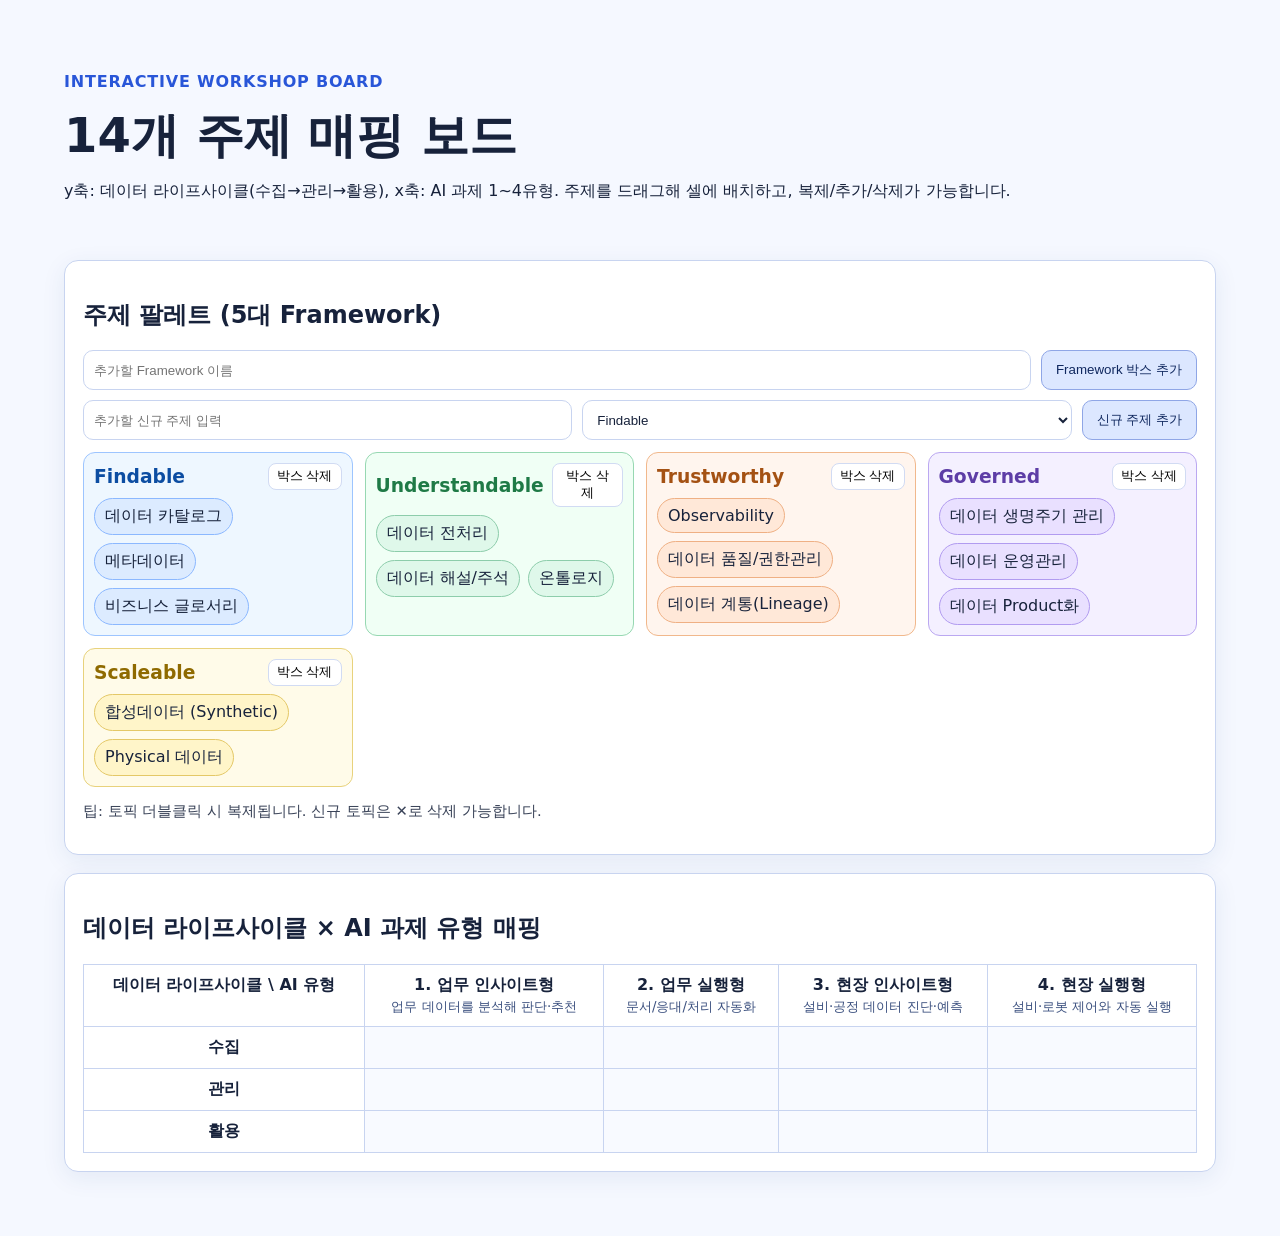
==== commit 1ed61176: "Apply distinct colors per framework group in palette" ====
--- a/01. AI Ready Data Module/presentation/index.html
+++ b/01. AI Ready Data Module/presentation/index.html
@@ -78,9 +78,12 @@
   });
 }
 
+function normalizeKey(name=''){ return name.toLowerCase().replace(/[^a-z0-9]+/g,'-'); }
+
 function createTopicChip(label, category='Custom', removable=false) {
   const chip = document.createElement('div');
   chip.className = 'topic-chip';
+  chip.dataset.framework = normalizeKey(category);
   chip.draggable = true;
 
   const text = document.createElement('span');
@@ -112,6 +115,7 @@
 function createFrameworkBox(name, topics=[]){
   const box = document.createElement('article');
   box.className = 'framework-box';
+  box.dataset.framework = normalizeKey(name);
 
   const head = document.createElement('div');
   head.className = 'framework-head';
--- a/01. AI Ready Data Module/presentation/styles.css
+++ b/01. AI Ready Data Module/presentation/styles.css
@@ -8,6 +8,19 @@
 #addTopicBtn,#addFrameworkBtn{padding:10px 14px;border-radius:10px;border:1px solid #8fa6e6;background:#dce7ff;color:#10285f}
 .framework-groups{display:grid;grid-template-columns:repeat(auto-fit,minmax(240px,1fr));gap:12px;margin-top:12px}.framework-box{border:1px solid var(--line);border-radius:12px;background:#f9fbff;padding:10px}
 .framework-head{display:flex;justify-content:space-between;align-items:center;gap:8px}.framework-box h3{margin:0;color:#1f3f99}.framework-remove{font-size:.8rem;padding:4px 8px;border:1px solid #d1dbf3;background:#fff;border-radius:8px}
+.framework-box[data-framework='findable']{background:#eef7ff;border-color:#9dc5ff}.framework-box[data-framework='findable'] h3{color:#0c4da2}
+.framework-box[data-framework='understandable']{background:#f0fff5;border-color:#97d8b2}.framework-box[data-framework='understandable'] h3{color:#1f7a46}
+.framework-box[data-framework='trustworthy']{background:#fff5ee;border-color:#f1b88c}.framework-box[data-framework='trustworthy'] h3{color:#a45113}
+.framework-box[data-framework='governed']{background:#f4f0ff;border-color:#bba8f1}.framework-box[data-framework='governed'] h3{color:#5d3da6}
+.framework-box[data-framework='scaleable']{background:#fffbe9;border-color:#e8d27c}.framework-box[data-framework='scaleable'] h3{color:#8f6a00}
+.framework-box[data-framework='custom']{background:#f2f6ff;border-color:#c6d3f5}.framework-box[data-framework='custom'] h3{color:#314b91}
+
+.topic-chip[data-framework='findable']{background:#dcebff;border-color:#8bb8ff}
+.topic-chip[data-framework='understandable']{background:#dff8ea;border-color:#8dcdab}
+.topic-chip[data-framework='trustworthy']{background:#ffe8d8;border-color:#efb084}
+.topic-chip[data-framework='governed']{background:#e9e0ff;border-color:#b19bf0}
+.topic-chip[data-framework='scaleable']{background:#fff5c9;border-color:#e4c867}
+.topic-chip[data-framework='custom']{background:#e8eefc;border-color:#afc2ef}
 .topic-list{display:flex;flex-wrap:wrap;gap:8px;margin-top:8px}.topic-chip{display:inline-flex;align-items:center;gap:6px;padding:7px 10px;border-radius:999px;border:1px solid #9bb4ef;background:var(--chip);color:var(--text)}
 .chip-remove{border:none;background:transparent;color:#a23a3a;font-size:.85rem;cursor:pointer}.hint{opacity:.85;font-size:.92rem}
 .matrix-wrap{overflow:auto}.mapping-table{width:100%;border-collapse:collapse;min-width:980px;background:#fff}.mapping-table th,.mapping-table td{border:1px solid var(--line);vertical-align:top;padding:10px}.mapping-table small{font-weight:500;color:#3b507f}
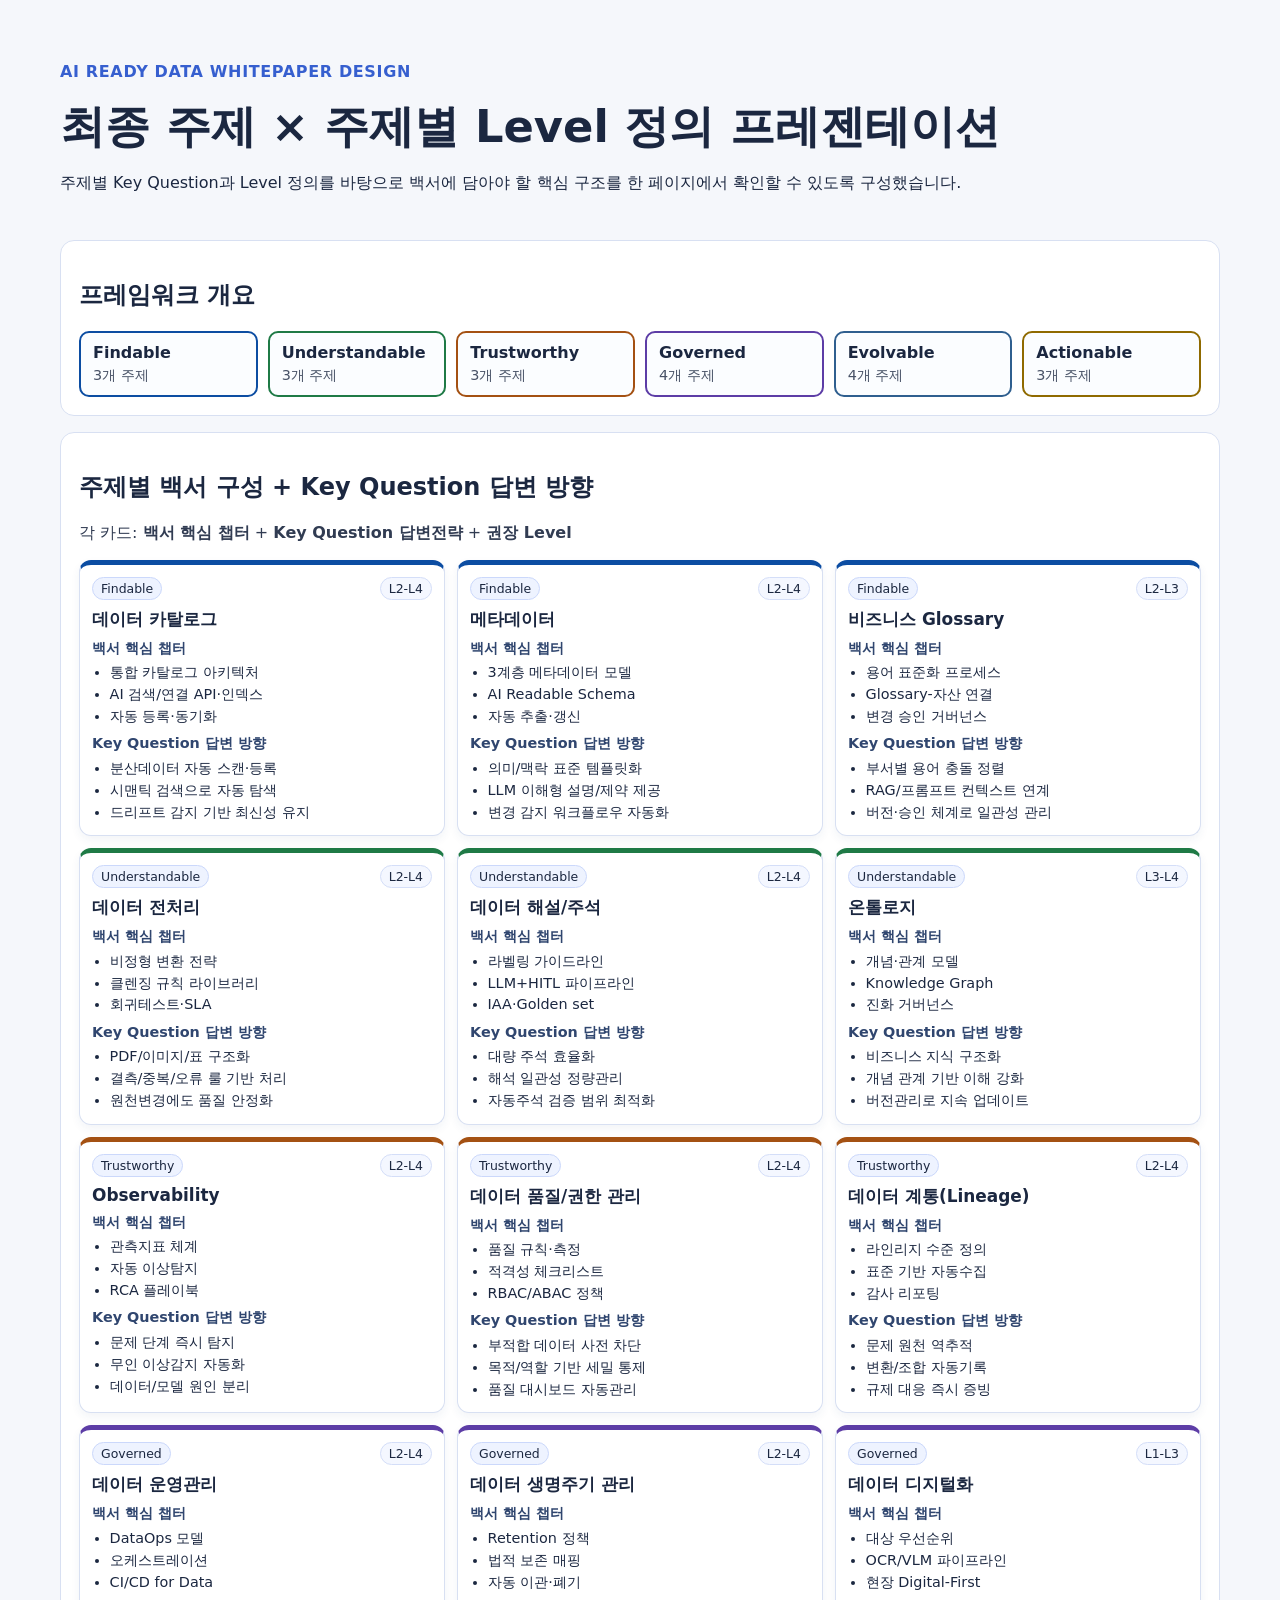
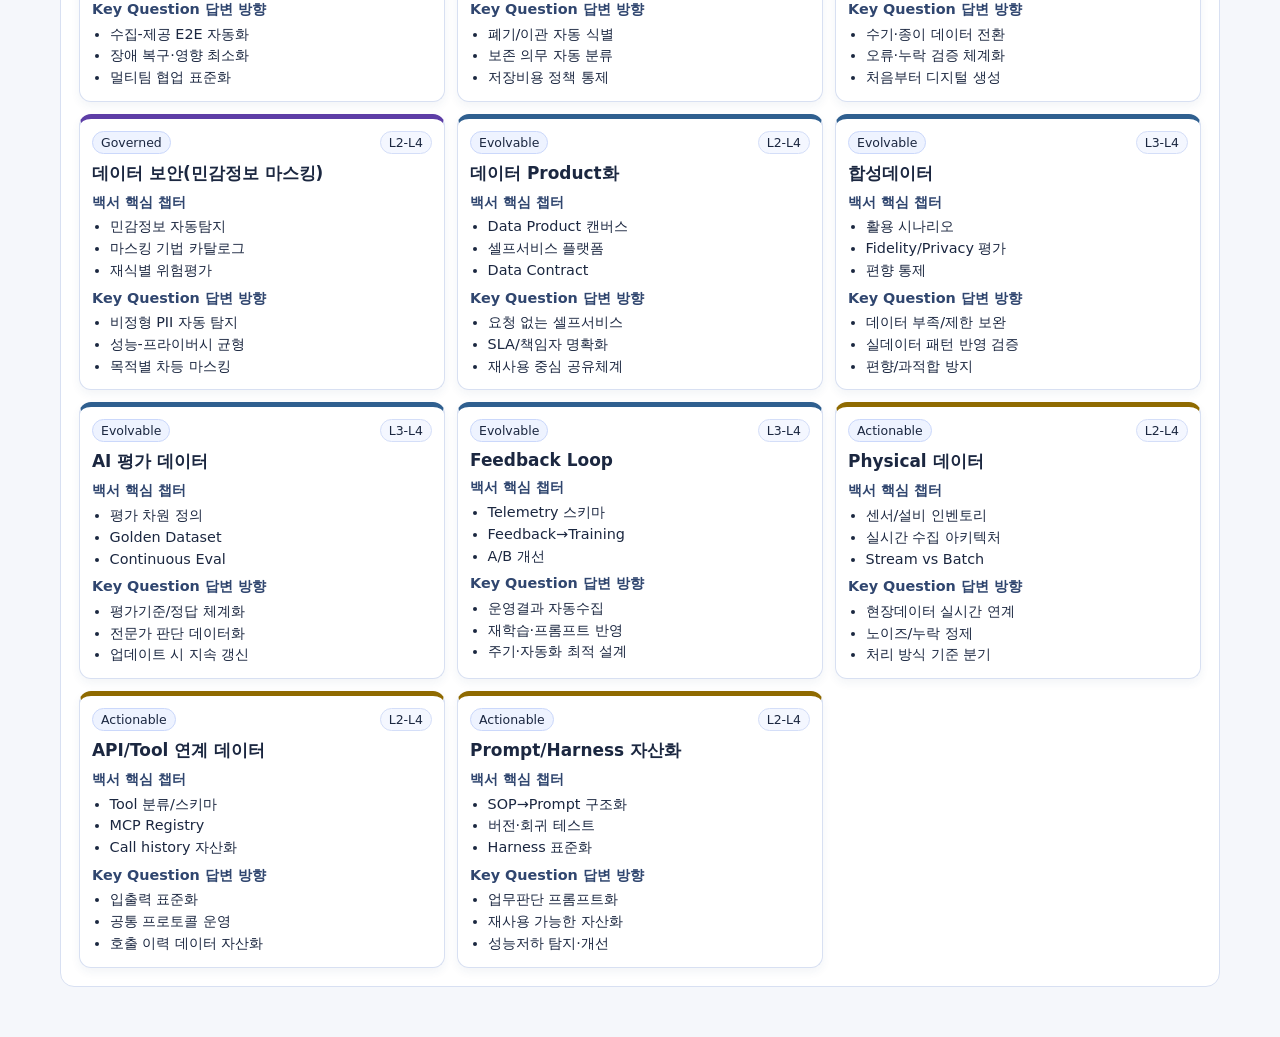
==== commit 31b7a950: "feat: redesign presentation with final topics and level-based whitepaper cards" ====
--- a/01. AI Ready Data Module/presentation/index.html
+++ b/01. AI Ready Data Module/presentation/index.html
@@ -3,192 +3,79 @@
 <head>
   <meta charset="UTF-8" />
   <meta name="viewport" content="width=device-width, initial-scale=1.0" />
-  <title>AI 과제 유형화 × 데이터 라이프사이클 매핑 보드</title>
+  <title>AI 데이터 거버넌스 프레임워크 - 주제별 백서/Level 디자인</title>
   <link rel="stylesheet" href="styles.css" />
 </head>
 <body>
   <header class="hero">
-    <p class="eyebrow">Interactive Workshop Board</p>
-    <h1>14개 주제 매핑 보드</h1>
-    <p>y축: 데이터 라이프사이클(수집→관리→활용), x축: AI 과제 1~4유형. 주제를 드래그해 셀에 배치하고, 복제/추가/삭제가 가능합니다.</p>
+    <p class="eyebrow">AI Ready Data Whitepaper Design</p>
+    <h1>최종 주제 × 주제별 Level 정의 프레젠테이션</h1>
+    <p>주제별 Key Question과 Level 정의를 바탕으로 백서에 담아야 할 핵심 구조를 한 페이지에서 확인할 수 있도록 구성했습니다.</p>
   </header>
 
   <main>
     <section class="panel">
-      <h2>주제 팔레트 (5대 Framework)</h2>
-      <div class="toolbar">
-        <input id="newFrameworkInput" type="text" placeholder="추가할 Framework 이름" />
-        <button id="addFrameworkBtn" type="button">Framework 박스 추가</button>
-      </div>
-      <div class="toolbar">
-        <input id="newTopicInput" type="text" placeholder="추가할 신규 주제 입력" />
-        <select id="frameworkSelect"></select>
-        <button id="addTopicBtn" type="button">신규 주제 추가</button>
-      </div>
-      <div id="frameworkGroups" class="framework-groups"></div>
-      <p class="hint">팁: 토픽 더블클릭 시 복제됩니다. 신규 토픽은 ✕로 삭제 가능합니다.</p>
+      <h2>프레임워크 개요</h2>
+      <div class="pillars" id="pillars"></div>
     </section>
 
     <section class="panel">
-      <h2>데이터 라이프사이클 × AI 과제 유형 매핑</h2>
-      <div class="matrix-wrap">
-        <table class="mapping-table">
-          <thead>
-            <tr>
-              <th>데이터 라이프사이클 \ AI 유형</th>
-              <th>1. 업무 인사이트형<br><small>업무 데이터를 분석해 판단·추천</small></th>
-              <th>2. 업무 실행형<br><small>문서/응대/처리 자동화</small></th>
-              <th>3. 현장 인사이트형<br><small>설비·공정 데이터 진단·예측</small></th>
-              <th>4. 현장 실행형<br><small>설비·로봇 제어와 자동 실행</small></th>
-            </tr>
-          </thead>
-          <tbody>
-            <tr><th>수집</th><td class="dropzone"></td><td class="dropzone"></td><td class="dropzone"></td><td class="dropzone"></td></tr>
-            <tr><th>관리</th><td class="dropzone"></td><td class="dropzone"></td><td class="dropzone"></td><td class="dropzone"></td></tr>
-            <tr><th>활용</th><td class="dropzone"></td><td class="dropzone"></td><td class="dropzone"></td><td class="dropzone"></td></tr>
-          </tbody>
-        </table>
-      </div>
+      <h2>주제별 백서 구성 + Key Question 답변 방향</h2>
+      <p class="hint">각 카드: <strong>백서 핵심 챕터</strong> + <strong>Key Question 답변전략</strong> + <strong>권장 Level</strong></p>
+      <div id="topics" class="topics-grid"></div>
     </section>
   </main>
 
 <script>
-const frameworkMap = {
-  Findable: ['데이터 카탈로그','메타데이터','비즈니스 글로서리'],
-  Understandable: ['데이터 전처리','데이터 해설/주석','온톨로지'],
-  Trustworthy: ['Observability','데이터 품질/권한관리','데이터 계통(Lineage)'],
-  Governed: ['데이터 생명주기 관리','데이터 운영관리','데이터 Product화'],
-  Scaleable: ['합성데이터 (Synthetic)','Physical 데이터']
-};
+const data = [
+  { pillar:'Findable', topic:'데이터 카탈로그', level:'L2-L4', chapters:['통합 카탈로그 아키텍처','AI 검색/연결 API·인덱스','자동 등록·동기화'], answers:['분산데이터 자동 스캔·등록','시맨틱 검색으로 자동 탐색','드리프트 감지 기반 최신성 유지'] },
+  { pillar:'Findable', topic:'메타데이터', level:'L2-L4', chapters:['3계층 메타데이터 모델','AI Readable Schema','자동 추출·갱신'], answers:['의미/맥락 표준 템플릿화','LLM 이해형 설명/제약 제공','변경 감지 워크플로우 자동화'] },
+  { pillar:'Findable', topic:'비즈니스 Glossary', level:'L2-L3', chapters:['용어 표준화 프로세스','Glossary-자산 연결','변경 승인 거버넌스'], answers:['부서별 용어 충돌 정렬','RAG/프롬프트 컨텍스트 연계','버전·승인 체계로 일관성 관리'] },
+  { pillar:'Understandable', topic:'데이터 전처리', level:'L2-L4', chapters:['비정형 변환 전략','클렌징 규칙 라이브러리','회귀테스트·SLA'], answers:['PDF/이미지/표 구조화','결측/중복/오류 룰 기반 처리','원천변경에도 품질 안정화'] },
+  { pillar:'Understandable', topic:'데이터 해설/주석', level:'L2-L4', chapters:['라벨링 가이드라인','LLM+HITL 파이프라인','IAA·Golden set'], answers:['대량 주석 효율화','해석 일관성 정량관리','자동주석 검증 범위 최적화'] },
+  { pillar:'Understandable', topic:'온톨로지', level:'L3-L4', chapters:['개념·관계 모델','Knowledge Graph','진화 거버넌스'], answers:['비즈니스 지식 구조화','개념 관계 기반 이해 강화','버전관리로 지속 업데이트'] },
+  { pillar:'Trustworthy', topic:'Observability', level:'L2-L4', chapters:['관측지표 체계','자동 이상탐지','RCA 플레이북'], answers:['문제 단계 즉시 탐지','무인 이상감지 자동화','데이터/모델 원인 분리'] },
+  { pillar:'Trustworthy', topic:'데이터 품질/권한 관리', level:'L2-L4', chapters:['품질 규칙·측정','적격성 체크리스트','RBAC/ABAC 정책'], answers:['부적합 데이터 사전 차단','목적/역할 기반 세밀 통제','품질 대시보드 자동관리'] },
+  { pillar:'Trustworthy', topic:'데이터 계통(Lineage)', level:'L2-L4', chapters:['라인리지 수준 정의','표준 기반 자동수집','감사 리포팅'], answers:['문제 원천 역추적','변환/조합 자동기록','규제 대응 즉시 증빙'] },
+  { pillar:'Governed', topic:'데이터 운영관리', level:'L2-L4', chapters:['DataOps 모델','오케스트레이션','CI/CD for Data'], answers:['수집-제공 E2E 자동화','장애 복구·영향 최소화','멀티팀 협업 표준화'] },
+  { pillar:'Governed', topic:'데이터 생명주기 관리', level:'L2-L4', chapters:['Retention 정책','법적 보존 매핑','자동 이관·폐기'], answers:['폐기/이관 자동 식별','보존 의무 자동 분류','저장비용 정책 통제'] },
+  { pillar:'Governed', topic:'데이터 디지털화', level:'L1-L3', chapters:['대상 우선순위','OCR/VLM 파이프라인','현장 Digital-First'], answers:['수기·종이 데이터 전환','오류·누락 검증 체계화','처음부터 디지털 생성'] },
+  { pillar:'Governed', topic:'데이터 보안(민감정보 마스킹)', level:'L2-L4', chapters:['민감정보 자동탐지','마스킹 기법 카탈로그','재식별 위험평가'], answers:['비정형 PII 자동 탐지','성능-프라이버시 균형','목적별 차등 마스킹'] },
+  { pillar:'Evolvable', topic:'데이터 Product화', level:'L2-L4', chapters:['Data Product 캔버스','셀프서비스 플랫폼','Data Contract'], answers:['요청 없는 셀프서비스','SLA/책임자 명확화','재사용 중심 공유체계'] },
+  { pillar:'Evolvable', topic:'합성데이터', level:'L3-L4', chapters:['활용 시나리오','Fidelity/Privacy 평가','편향 통제'], answers:['데이터 부족/제한 보완','실데이터 패턴 반영 검증','편향/과적합 방지'] },
+  { pillar:'Evolvable', topic:'AI 평가 데이터', level:'L3-L4', chapters:['평가 차원 정의','Golden Dataset','Continuous Eval'], answers:['평가기준/정답 체계화','전문가 판단 데이터화','업데이트 시 지속 갱신'] },
+  { pillar:'Evolvable', topic:'Feedback Loop', level:'L3-L4', chapters:['Telemetry 스키마','Feedback→Training','A/B 개선'], answers:['운영결과 자동수집','재학습·프롬프트 반영','주기·자동화 최적 설계'] },
+  { pillar:'Actionable', topic:'Physical 데이터', level:'L2-L4', chapters:['센서/설비 인벤토리','실시간 수집 아키텍처','Stream vs Batch'], answers:['현장데이터 실시간 연계','노이즈/누락 정제','처리 방식 기준 분기'] },
+  { pillar:'Actionable', topic:'API/Tool 연계 데이터', level:'L2-L4', chapters:['Tool 분류/스키마','MCP Registry','Call history 자산화'], answers:['입출력 표준화','공통 프로토콜 운영','호출 이력 데이터 자산화'] },
+  { pillar:'Actionable', topic:'Prompt/Harness 자산화', level:'L2-L4', chapters:['SOP→Prompt 구조화','버전·회귀 테스트','Harness 표준화'], answers:['업무판단 프롬프트화','재사용 가능한 자산화','성능저하 탐지·개선'] }
+];
 
-const frameworkGroups = document.getElementById('frameworkGroups');
-const frameworkSelect = document.getElementById('frameworkSelect');
-const addTopicBtn = document.getElementById('addTopicBtn');
-const addFrameworkBtn = document.getElementById('addFrameworkBtn');
-const newTopicInput = document.getElementById('newTopicInput');
-const newFrameworkInput = document.getElementById('newFrameworkInput');
+const palette = {Findable:'#0c4da2',Understandable:'#1f7a46',Trustworthy:'#a45113',Governed:'#5d3da6',Evolvable:'#2f5f8f',Actionable:'#8f6a00'};
 
-function refreshFrameworkOptions(){
-  frameworkSelect.innerHTML = '';
-  [...frameworkGroups.querySelectorAll('.framework-box h3')].forEach((h3) => {
-    const opt = document.createElement('option');
-    opt.value = h3.textContent;
-    opt.textContent = h3.textContent;
-    frameworkSelect.appendChild(opt);
-  });
-}
-
-function normalizeKey(name=''){ return name.toLowerCase().replace(/[^a-z0-9]+/g,'-'); }
-
-function createTopicChip(label, category='Custom', removable=false) {
-  const chip = document.createElement('div');
-  chip.className = 'topic-chip';
-  chip.dataset.framework = normalizeKey(category);
-  chip.draggable = true;
-
-  const text = document.createElement('span');
-  text.textContent = label;
-  chip.appendChild(text);
-
-  if (removable) {
-    const remove = document.createElement('button');
-    remove.type = 'button';
-    remove.className = 'chip-remove';
-    remove.textContent = '✕';
-    remove.addEventListener('click', (e) => { e.stopPropagation(); chip.remove(); });
-    chip.appendChild(remove);
-  }
-
-  chip.addEventListener('dragstart', (e) => {
-    e.dataTransfer.setData('text/plain', `[${category}] ${label}`);
-    e.dataTransfer.effectAllowed = 'copy';
-  });
-
-  chip.addEventListener('dblclick', () => {
-    const clone = createTopicChip(label, category, removable);
-    const group = chip.closest('.framework-box')?.querySelector('.topic-list');
-    (group || frameworkGroups).appendChild(clone);
-  });
-  return chip;
-}
-
-function createFrameworkBox(name, topics=[]){
-  const box = document.createElement('article');
-  box.className = 'framework-box';
-  box.dataset.framework = normalizeKey(name);
-
-  const head = document.createElement('div');
-  head.className = 'framework-head';
-
-  const title = document.createElement('h3');
-  title.textContent = name;
-
-  const del = document.createElement('button');
-  del.type = 'button';
-  del.className = 'framework-remove';
-  del.textContent = '박스 삭제';
-  del.addEventListener('click', () => {
-    box.remove();
-    refreshFrameworkOptions();
-  });
-
-  head.appendChild(title);
-  head.appendChild(del);
-
-  const list = document.createElement('div');
-  list.className = 'topic-list';
-  topics.forEach(t => list.appendChild(createTopicChip(t, name, false)));
-
-  box.appendChild(head);
-  box.appendChild(list);
-  return box;
-}
-
-function createPlacedCard(text){
-  const card = document.createElement('div');
-  card.className = 'placed-card';
-  const span = document.createElement('span'); span.textContent = text;
-  const btn = document.createElement('button'); btn.className='remove-btn'; btn.type='button'; btn.textContent='✕';
-  btn.addEventListener('click', () => card.remove());
-  card.appendChild(span); card.appendChild(btn);
-  return card;
-}
-
-Object.entries(frameworkMap).forEach(([name, topics]) => frameworkGroups.appendChild(createFrameworkBox(name, topics)));
-refreshFrameworkOptions();
-
-addFrameworkBtn.addEventListener('click', () => {
-  const name = newFrameworkInput.value.trim();
-  if (!name) return;
-  const exists = [...frameworkGroups.querySelectorAll('.framework-box h3')].some(h => h.textContent === name);
-  if (exists) return;
-  frameworkGroups.appendChild(createFrameworkBox(name, []));
-  newFrameworkInput.value = '';
-  refreshFrameworkOptions();
+const pillars = [...new Set(data.map(d => d.pillar))];
+const pillarWrap = document.getElementById('pillars');
+pillars.forEach(p => {
+  const el = document.createElement('div');
+  el.className = 'pillar';
+  el.style.borderColor = palette[p];
+  el.innerHTML = `<strong>${p}</strong><span>${data.filter(d=>d.pillar===p).length}개 주제</span>`;
+  pillarWrap.appendChild(el);
 });
 
-addTopicBtn.addEventListener('click', () => {
-  const value = newTopicInput.value.trim();
-  const targetFramework = frameworkSelect.value;
-  if (!value || !targetFramework) return;
-  const box = [...frameworkGroups.querySelectorAll('.framework-box')].find(b => b.querySelector('h3').textContent === targetFramework);
-  if (!box) return;
-  box.querySelector('.topic-list').appendChild(createTopicChip(value, targetFramework, true));
-  newTopicInput.value = '';
-});
-
-newTopicInput.addEventListener('keydown', (e) => { if (e.key === 'Enter') addTopicBtn.click(); });
-newFrameworkInput.addEventListener('keydown', (e) => { if (e.key === 'Enter') addFrameworkBtn.click(); });
-
-document.querySelectorAll('.dropzone').forEach(zone => {
-  zone.addEventListener('dragover', (e) => { e.preventDefault(); zone.classList.add('is-over'); });
-  zone.addEventListener('dragleave', () => zone.classList.remove('is-over'));
-  zone.addEventListener('drop', (e) => {
-    e.preventDefault();
-    zone.classList.remove('is-over');
-    const txt = e.dataTransfer.getData('text/plain');
-    if (txt) zone.appendChild(createPlacedCard(txt));
-  });
+const topics = document.getElementById('topics');
+data.forEach(d => {
+  const card = document.createElement('article');
+  card.className = 'topic-card';
+  card.style.borderTop = `5px solid ${palette[d.pillar]}`;
+  card.innerHTML = `
+    <div class="meta"><span class="tag">${d.pillar}</span><span class="level">${d.level}</span></div>
+    <h3>${d.topic}</h3>
+    <h4>백서 핵심 챕터</h4>
+    <ul>${d.chapters.map(v=>`<li>${v}</li>`).join('')}</ul>
+    <h4>Key Question 답변 방향</h4>
+    <ul>${d.answers.map(v=>`<li>${v}</li>`).join('')}</ul>
+  `;
+  topics.appendChild(card);
 });
 </script>
 </body>
--- a/01. AI Ready Data Module/presentation/styles.css
+++ b/01. AI Ready Data Module/presentation/styles.css
@@ -1,30 +1,12 @@
-:root{--bg:#f5f8ff;--card:#ffffff;--text:#17223b;--accent:#2956d8;--line:#c8d4f0;--chip:#eef3ff}
-*{box-sizing:border-box}
-body{margin:0;font-family:Inter,system-ui,sans-serif;background:var(--bg);color:var(--text)}
-.hero{max-width:1200px;margin:0 auto;padding:56px 24px 24px}.eyebrow{color:var(--accent);font-weight:700;letter-spacing:.05em;text-transform:uppercase}
-h1{margin:.2rem 0 1rem;font-size:clamp(2rem,4vw,3rem);line-height:1.2}
-main{max-width:1200px;margin:0 auto;padding:0 24px 64px}.panel{background:var(--card);border:1px solid var(--line);border-radius:14px;padding:18px;margin-top:18px;box-shadow:0 6px 24px rgba(30,60,130,.08)}
-.toolbar{display:flex;gap:10px;flex-wrap:wrap;margin-bottom:10px} input,select{min-width:220px;flex:1;padding:10px;border-radius:10px;border:1px solid var(--line);background:#fff;color:var(--text)} button{cursor:pointer}
-#addTopicBtn,#addFrameworkBtn{padding:10px 14px;border-radius:10px;border:1px solid #8fa6e6;background:#dce7ff;color:#10285f}
-.framework-groups{display:grid;grid-template-columns:repeat(auto-fit,minmax(240px,1fr));gap:12px;margin-top:12px}.framework-box{border:1px solid var(--line);border-radius:12px;background:#f9fbff;padding:10px}
-.framework-head{display:flex;justify-content:space-between;align-items:center;gap:8px}.framework-box h3{margin:0;color:#1f3f99}.framework-remove{font-size:.8rem;padding:4px 8px;border:1px solid #d1dbf3;background:#fff;border-radius:8px}
-.framework-box[data-framework='findable']{background:#eef7ff;border-color:#9dc5ff}.framework-box[data-framework='findable'] h3{color:#0c4da2}
-.framework-box[data-framework='understandable']{background:#f0fff5;border-color:#97d8b2}.framework-box[data-framework='understandable'] h3{color:#1f7a46}
-.framework-box[data-framework='trustworthy']{background:#fff5ee;border-color:#f1b88c}.framework-box[data-framework='trustworthy'] h3{color:#a45113}
-.framework-box[data-framework='governed']{background:#f4f0ff;border-color:#bba8f1}.framework-box[data-framework='governed'] h3{color:#5d3da6}
-.framework-box[data-framework='scaleable']{background:#fffbe9;border-color:#e8d27c}.framework-box[data-framework='scaleable'] h3{color:#8f6a00}
-.framework-box[data-framework='custom']{background:#f2f6ff;border-color:#c6d3f5}.framework-box[data-framework='custom'] h3{color:#314b91}
-
-.topic-chip[data-framework='findable']{background:#dcebff;border-color:#8bb8ff}
-.topic-chip[data-framework='understandable']{background:#dff8ea;border-color:#8dcdab}
-.topic-chip[data-framework='trustworthy']{background:#ffe8d8;border-color:#efb084}
-.topic-chip[data-framework='governed']{background:#e9e0ff;border-color:#b19bf0}
-.topic-chip[data-framework='scaleable']{background:#fff5c9;border-color:#e4c867}
-.topic-chip[data-framework='custom']{background:#e8eefc;border-color:#afc2ef}
-.topic-list{display:flex;flex-wrap:wrap;gap:8px;margin-top:8px}.topic-chip{display:inline-flex;align-items:center;gap:6px;padding:7px 10px;border-radius:999px;border:1px solid #9bb4ef;background:var(--chip);color:var(--text)}
-.chip-remove{border:none;background:transparent;color:#a23a3a;font-size:.85rem;cursor:pointer}.hint{opacity:.85;font-size:.92rem}
-.matrix-wrap{overflow:auto}.mapping-table{width:100%;border-collapse:collapse;min-width:980px;background:#fff}.mapping-table th,.mapping-table td{border:1px solid var(--line);vertical-align:top;padding:10px}.mapping-table small{font-weight:500;color:#3b507f}
-.dropzone{min-height:130px;background:#f8faff}.dropzone.is-over{outline:2px dashed var(--accent);outline-offset:-4px}
-.placed-card{display:flex;justify-content:space-between;align-items:center;gap:8px;background:#edf3ff;border:1px solid #b7c9f3;border-radius:10px;padding:6px 8px;margin-bottom:6px;font-size:.92rem}
-.remove-btn{border:none;background:transparent;color:#9e1f1f;font-size:.95rem}
-@media (max-width:720px){main,.hero{padding-left:14px;padding-right:14px}}
+:root{--bg:#f5f7fb;--card:#fff;--line:#d8e0f2;--text:#1b2740}
+*{box-sizing:border-box} body{margin:0;font-family:Inter,system-ui,sans-serif;background:var(--bg);color:var(--text)}
+.hero{max-width:1200px;margin:0 auto;padding:46px 20px 14px}.eyebrow{color:#365fcf;font-weight:700;text-transform:uppercase;letter-spacing:.04em}
+h1{margin:.4rem 0 1rem;font-size:clamp(1.7rem,4vw,2.8rem)}
+main{max-width:1200px;margin:0 auto;padding:0 20px 50px}.panel{background:var(--card);border:1px solid var(--line);border-radius:14px;padding:18px;margin-top:16px}
+.pillars{display:grid;grid-template-columns:repeat(auto-fit,minmax(150px,1fr));gap:10px}.pillar{border:2px solid;border-radius:10px;padding:10px 12px;background:#fbfdff;display:flex;flex-direction:column;gap:4px}.pillar span{font-size:.9rem;opacity:.8}
+.hint{margin-top:0;opacity:.9}
+.topics-grid{display:grid;grid-template-columns:repeat(auto-fit,minmax(300px,1fr));gap:12px}
+.topic-card{background:#fff;border:1px solid var(--line);border-radius:12px;padding:12px 12px 10px;box-shadow:0 4px 10px rgba(40,60,120,.06)}
+.meta{display:flex;justify-content:space-between;align-items:center}.tag{font-size:.78rem;background:#eef3ff;border:1px solid #cbd8fb;padding:3px 8px;border-radius:999px}.level{font-size:.78rem;background:#f4f7ff;border:1px solid #d4def8;padding:3px 8px;border-radius:999px}
+h3{margin:.5rem 0 .45rem;font-size:1.06rem} h4{margin:.5rem 0 .35rem;font-size:.9rem;color:#30466f} ul{margin:.1rem 0 .2rem 1.1rem;padding:0} li{margin:.15rem 0;font-size:.9rem;line-height:1.35}
+@media (max-width:700px){main,.hero{padding-left:14px;padding-right:14px}.topics-grid{grid-template-columns:1fr}}
